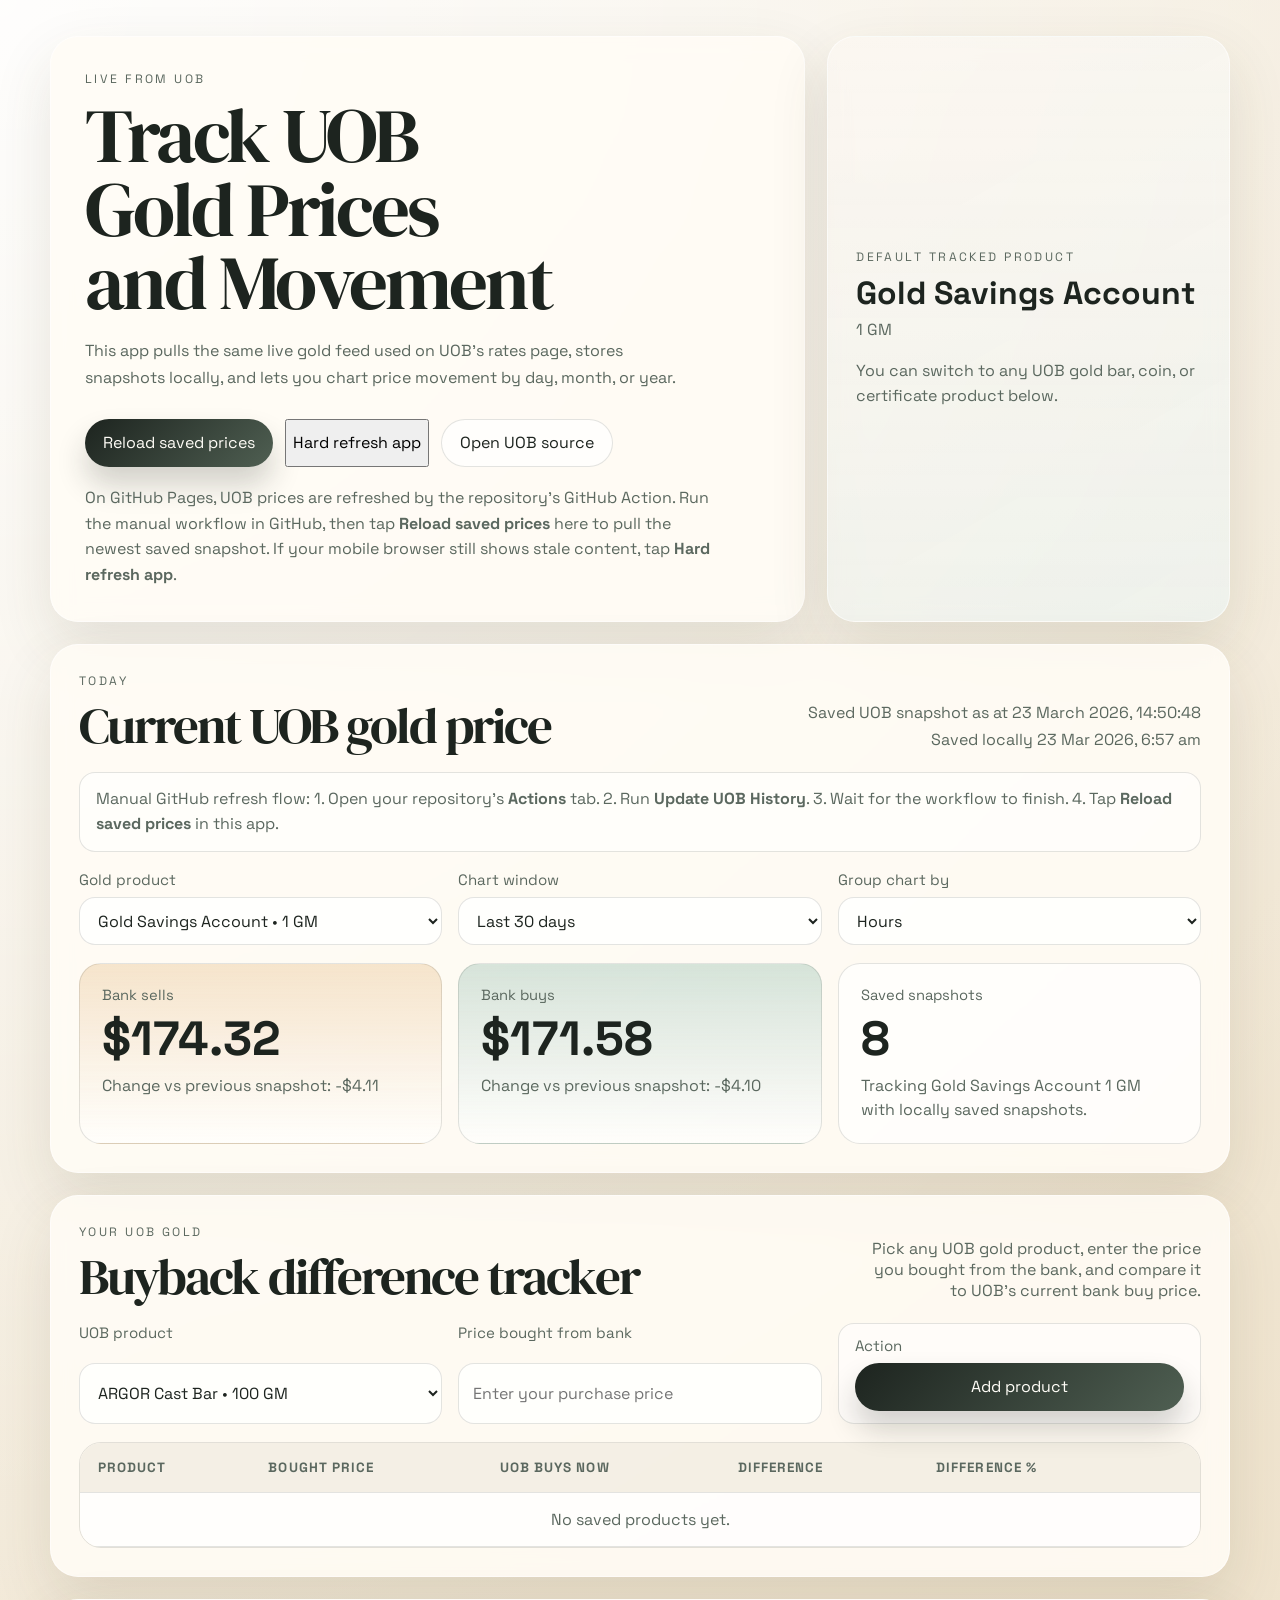
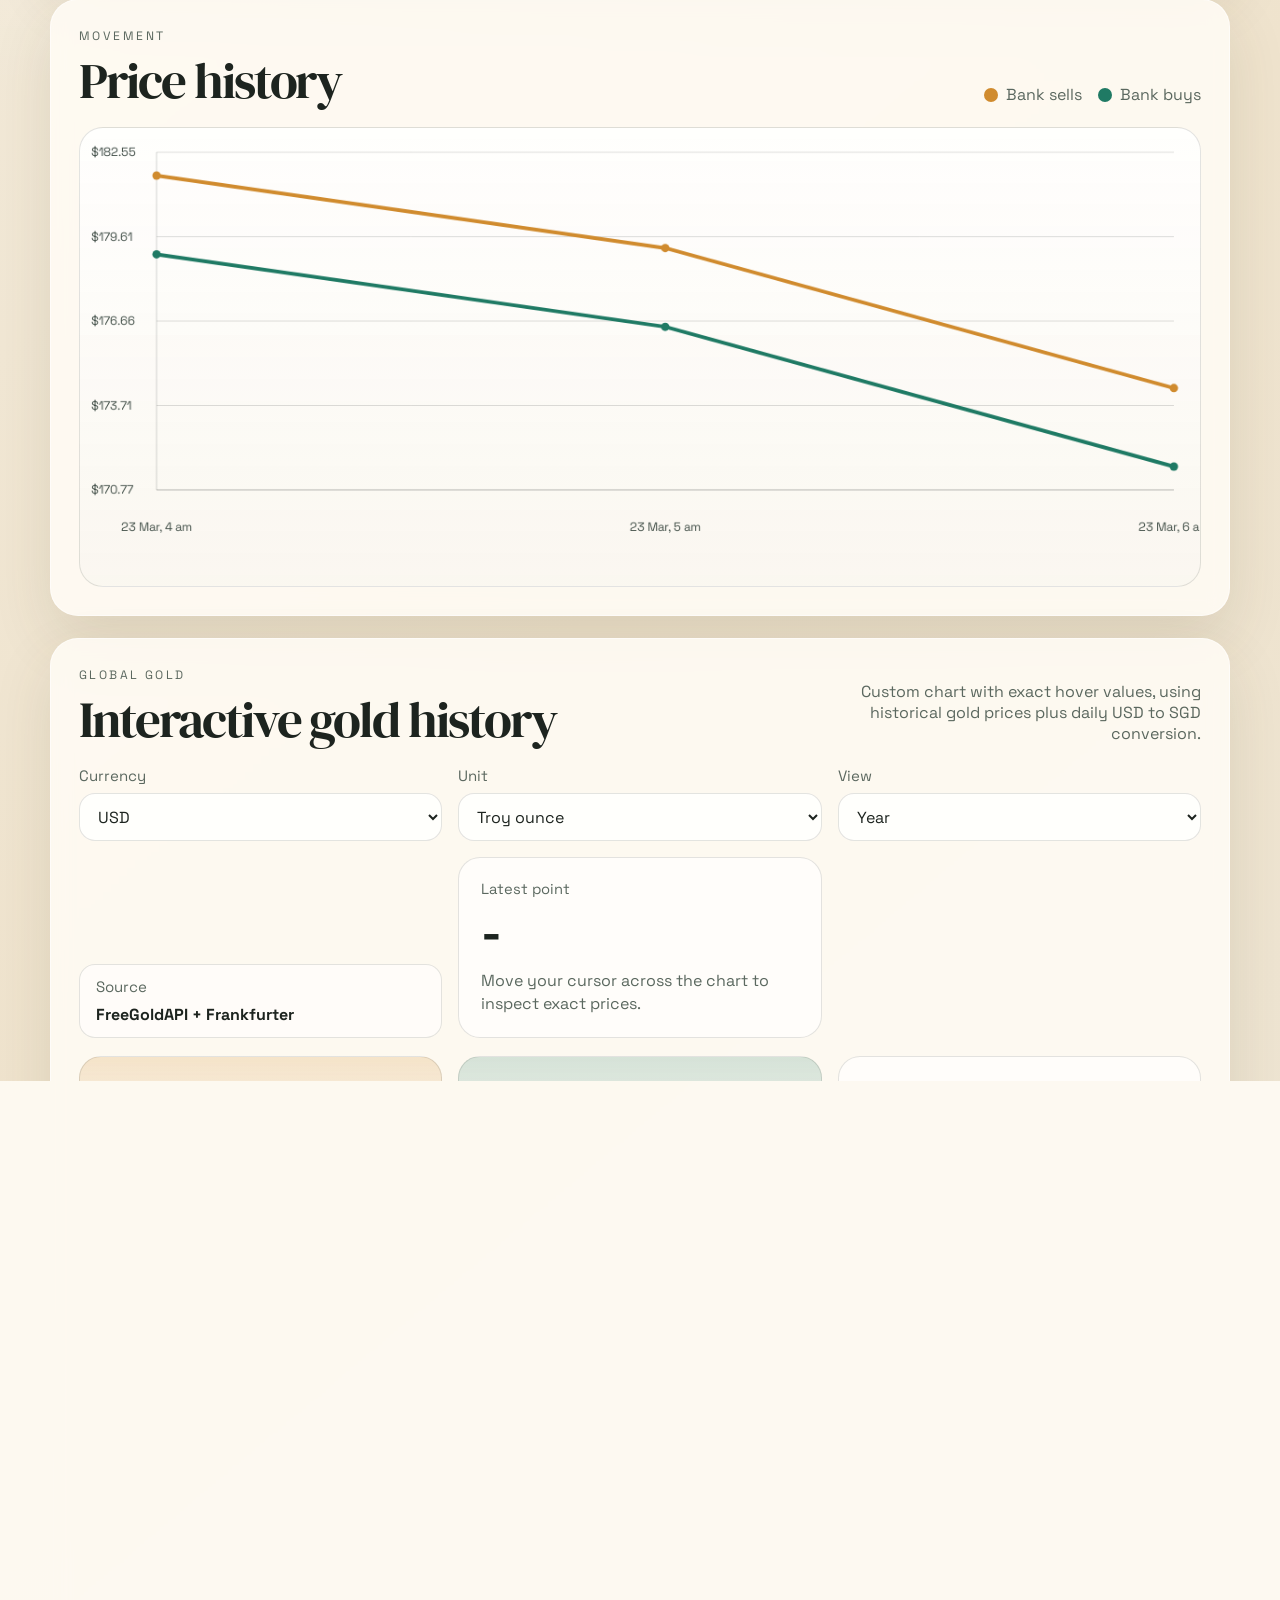
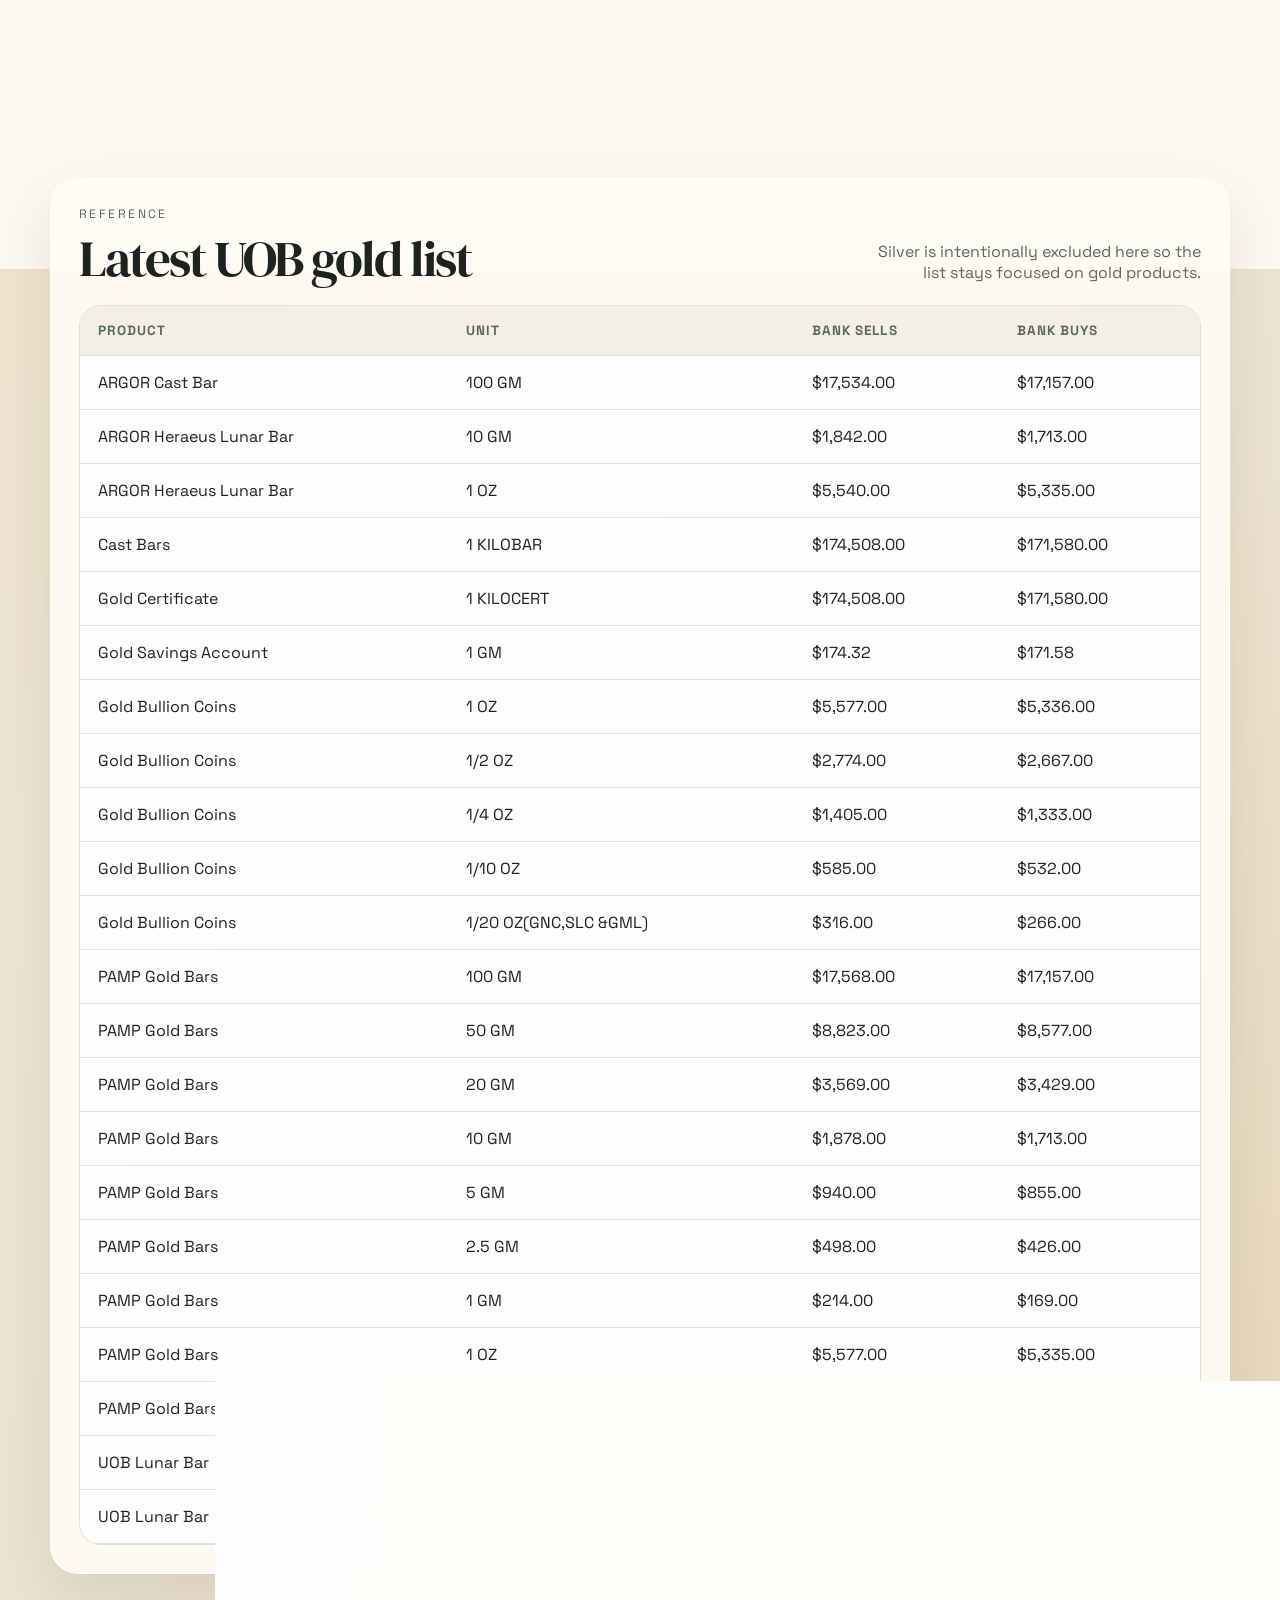
==== index.html @ 31d8af65 "Default UOB chart grouping to hours" ====
<!doctype html>
<html lang="en">
<head>
  <meta charset="utf-8">
  <meta name="viewport" content="width=device-width, initial-scale=1">
  <title>UOB Gold Tracker</title>
  <link rel="preconnect" href="https://fonts.googleapis.com">
  <link rel="preconnect" href="https://fonts.gstatic.com" crossorigin>
  <link href="https://fonts.googleapis.com/css2?family=Space+Grotesk:wght@400;500;700&family=DM+Serif+Display:ital@0;1&display=swap" rel="stylesheet">
  <link rel="stylesheet" href="styles.css">
</head>
<body>
  <div class="page-shell">
    <header class="hero">
      <div class="hero-copy">
        <p class="eyebrow">Live from UOB</p>
        <h1>Track UOB Gold Prices and Movement</h1>
        <p class="lead">
          This app pulls the same live gold feed used on UOB’s rates page, stores snapshots locally,
          and lets you chart price movement by day, month, or year.
        </p>
        <div class="hero-actions">
          <button id="refreshBtn" class="primary-button" type="button">Reload saved prices</button>
          <button id="hardRefreshBtn" class="ghost-button" type="button">Hard refresh app</button>
          <a class="ghost-link" href="https://www.uobgroup.com/online-rates/gold-and-silver-prices.page" target="_blank" rel="noreferrer">Open UOB source</a>
        </div>
        <p class="hero-helper">
          On GitHub Pages, UOB prices are refreshed by the repository’s GitHub Action. Run the manual workflow in GitHub, then tap
          <strong>Reload saved prices</strong> here to pull the newest saved snapshot. If your mobile browser still shows stale content,
          tap <strong>Hard refresh app</strong>.
        </p>
      </div>
      <div class="hero-card">
        <p class="mini-label">Default tracked product</p>
        <strong>Gold Savings Account</strong>
        <span>1 GM</span>
        <p class="mini-note">You can switch to any UOB gold bar, coin, or certificate product below.</p>
      </div>
    </header>

    <main class="layout">
      <section class="panel spotlight-panel">
        <div class="panel-head">
          <div>
            <p class="section-kicker">Today</p>
            <h2>Current UOB gold price</h2>
          </div>
          <div class="meta-block">
            <span id="uobTimestamp">Waiting for the first fetch…</span>
            <span id="appTimestamp"></span>
          </div>
        </div>

        <div class="panel-note">
          Manual GitHub refresh flow:
          1. Open your repository’s <strong>Actions</strong> tab.
          2. Run <strong>Update UOB History</strong>.
          3. Wait for the workflow to finish.
          4. Tap <strong>Reload saved prices</strong> in this app.
        </div>

        <div class="controls-grid">
          <label class="control">
            <span>Gold product</span>
            <select id="productSelect"></select>
          </label>
          <label class="control">
            <span>Chart window</span>
            <select id="rangeSelect">
              <option value="30">Last 30 days</option>
              <option value="90">Last 90 days</option>
              <option value="365">Last 12 months</option>
              <option value="all">All saved history</option>
            </select>
          </label>
          <label class="control">
            <span>Group chart by</span>
            <select id="granularitySelect">
              <option value="hour" selected>Hours</option>
              <option value="day">Days</option>
              <option value="month">Months</option>
              <option value="year">Years</option>
            </select>
          </label>
        </div>

        <div class="price-grid">
          <article class="price-card sell">
            <span class="price-label">Bank sells</span>
            <strong id="bankSellValue">-</strong>
            <span id="sellDelta" class="delta-text">Need at least two snapshots to show movement.</span>
          </article>
          <article class="price-card buy">
            <span class="price-label">Bank buys</span>
            <strong id="bankBuyValue">-</strong>
            <span id="buyDelta" class="delta-text">Snapshots are stored locally in this app.</span>
          </article>
          <article class="price-card history">
            <span class="price-label">Saved snapshots</span>
            <strong id="snapshotCount">0</strong>
            <span id="historyNote" class="delta-text">Refresh regularly to build a richer chart.</span>
          </article>
        </div>
      </section>

      <section class="panel holdings-panel">
        <div class="panel-head">
          <div>
            <p class="section-kicker">Your UOB Gold</p>
            <h2>Buyback difference tracker</h2>
          </div>
          <p class="table-note">Pick any UOB gold product, enter the price you bought from the bank, and compare it to UOB’s current bank buy price.</p>
        </div>

        <div class="controls-grid holdings-controls">
          <label class="control">
            <span>UOB product</span>
            <select id="holdingProductSelect"></select>
          </label>
          <label class="control">
            <span>Price bought from bank</span>
            <input id="holdingBoughtPriceInput" type="number" min="0" step="0.01" placeholder="Enter your purchase price">
          </label>
          <div class="control tracker-note">
            <span>Action</span>
            <button id="addHoldingBtn" class="primary-button" type="button">Add product</button>
          </div>
        </div>

        <div class="table-wrap">
          <table>
            <thead>
              <tr>
                <th>Product</th>
                <th>Bought price</th>
                <th>UOB buys now</th>
                <th>Difference</th>
                <th>Difference %</th>
                <th></th>
              </tr>
            </thead>
            <tbody id="holdingsTableBody">
              <tr class="empty-row">
                <td colspan="6">No saved products yet.</td>
              </tr>
            </tbody>
          </table>
        </div>
      </section>

      <section class="panel chart-panel">
        <div class="panel-head">
          <div>
            <p class="section-kicker">Movement</p>
            <h2>Price history</h2>
          </div>
          <div class="legend">
            <span><i class="legend-swatch sell"></i>Bank sells</span>
            <span><i class="legend-swatch buy"></i>Bank buys</span>
          </div>
        </div>
        <div class="chart-wrap">
          <canvas id="historyChart" width="1200" height="460"></canvas>
          <div id="chartEmpty" class="chart-empty">
            Save a few live snapshots and the chart will start showing movement here.
          </div>
        </div>
      </section>

      <section class="panel history-two-year-panel">
        <div class="panel-head">
          <div>
            <p class="section-kicker">Global Gold</p>
            <h2>Interactive gold history</h2>
          </div>
          <p class="table-note">Custom chart with exact hover values, using historical gold prices plus daily USD to SGD conversion.</p>
        </div>

        <div class="controls-grid secondary-controls">
          <label class="control">
            <span>Currency</span>
            <select id="globalGoldCurrencySelect">
              <option value="USD" selected>USD</option>
              <option value="SGD">SGD</option>
            </select>
          </label>
          <label class="control">
            <span>Unit</span>
            <select id="globalGoldUnitSelect">
              <option value="ozt" selected>Troy ounce</option>
              <option value="gram">Gram</option>
              <option value="kg">Kilogram</option>
            </select>
          </label>
          <label class="control">
            <span>View</span>
            <select id="globalGoldViewSelect">
              <option value="day">Day</option>
              <option value="month">Month</option>
              <option value="year" selected>Year</option>
            </select>
          </label>
          <div class="control tracker-note">
            <span>Source</span>
            <strong>FreeGoldAPI + Frankfurter</strong>
          </div>
          <article class="price-card history compact-card">
            <span class="price-label">Latest point</span>
            <strong id="globalGoldLatestValue">-</strong>
            <span id="globalGoldNote" class="delta-text">Move your cursor across the chart to inspect exact prices.</span>
          </article>
        </div>

        <div class="price-grid secondary-price-grid">
          <article class="price-card sell">
            <span class="price-label">Start of selected view</span>
            <strong id="globalGoldStartValue">-</strong>
            <span id="globalGoldStartDate" class="delta-text">-</span>
          </article>
          <article class="price-card buy">
            <span class="price-label">Change over selected view</span>
            <strong id="globalGoldChangeValue">-</strong>
            <span id="globalGoldChangeDate" class="delta-text">-</span>
          </article>
          <article class="price-card history">
            <span class="price-label">Points plotted</span>
            <strong id="globalGoldPointCount">0</strong>
            <span id="globalGoldUpdatedAt" class="delta-text">Waiting for history data.</span>
          </article>
        </div>

        <div class="chart-wrap goldprice-widget-wrap">
          <div class="custom-chart-shell" id="globalGoldChartShell">
            <canvas id="globalGoldChart" width="1200" height="460"></canvas>
            <div id="globalGoldTooltip" class="chart-tooltip chart-tooltip-hidden"></div>
          </div>
          <div id="globalGoldEmpty" class="chart-empty">Loading global gold history…</div>
        </div>
      </section>

      <section class="panel table-panel">
        <div class="panel-head">
          <div>
            <p class="section-kicker">Reference</p>
            <h2>Latest UOB gold list</h2>
          </div>
          <p class="table-note">Silver is intentionally excluded here so the list stays focused on gold products.</p>
        </div>
        <div class="table-wrap">
          <table>
            <thead>
              <tr>
                <th>Product</th>
                <th>Unit</th>
                <th>Bank sells</th>
                <th>Bank buys</th>
              </tr>
            </thead>
            <tbody id="latestTableBody">
              <tr class="empty-row">
                <td colspan="4">No UOB data loaded yet.</td>
              </tr>
            </tbody>
          </table>
        </div>
      </section>
    </main>
  </div>

  <script src="app.js"></script>
</body>
</html>
---- styles.css ----
:root {
  --bg: #f4efe5;
  --bg-strong: #e7dbc6;
  --panel: rgba(255, 252, 245, 0.88);
  --text: #1d241f;
  --muted: #5b685f;
  --line: rgba(29, 36, 31, 0.12);
  --gold: #d08b2e;
  --gold-soft: rgba(208, 139, 46, 0.14);
  --green: #1f7a64;
  --green-soft: rgba(31, 122, 100, 0.14);
  --shadow: 0 24px 60px rgba(77, 62, 29, 0.12);
}

* {
  box-sizing: border-box;
}

body {
  margin: 0;
  min-height: 100vh;
  font-family: "Space Grotesk", sans-serif;
  color: var(--text);
  background:
    radial-gradient(circle at top left, rgba(255, 255, 255, 0.9), transparent 34%),
    radial-gradient(circle at bottom right, rgba(208, 139, 46, 0.18), transparent 28%),
    linear-gradient(140deg, #f6f1e6 0%, #efe3cd 46%, #ece7db 100%);
}

button,
input,
select,
a {
  font: inherit;
}

.page-shell {
  width: min(1180px, calc(100% - 32px));
  margin: 0 auto;
  padding: 36px 0 56px;
}

.hero {
  display: grid;
  grid-template-columns: minmax(0, 1.5fr) minmax(280px, 0.8fr);
  gap: 22px;
  align-items: stretch;
  margin-bottom: 22px;
}

.hero-copy,
.hero-card,
.panel {
  background: var(--panel);
  backdrop-filter: blur(10px);
  border: 1px solid rgba(255, 255, 255, 0.55);
  border-radius: 28px;
  box-shadow: var(--shadow);
}

.hero-copy {
  padding: 34px;
}

.eyebrow,
.section-kicker,
.mini-label {
  margin: 0 0 12px;
  text-transform: uppercase;
  letter-spacing: 0.2em;
  font-size: 0.76rem;
  color: var(--muted);
}

.hero h1,
.panel h2 {
  margin: 0;
  font-family: "DM Serif Display", serif;
  font-weight: 400;
  line-height: 0.96;
  letter-spacing: -0.04em;
}

.hero h1 {
  font-size: clamp(2.8rem, 6vw, 5.4rem);
  max-width: 12ch;
}

.lead {
  max-width: 62ch;
  margin: 18px 0 0;
  color: var(--muted);
  line-height: 1.65;
}

.hero-helper {
  margin: 18px 0 0;
  color: var(--muted);
  line-height: 1.6;
  max-width: 64ch;
}

.hero-actions {
  display: flex;
  flex-wrap: wrap;
  gap: 12px;
  margin-top: 28px;
}

.primary-button,
.ghost-link {
  display: inline-flex;
  align-items: center;
  justify-content: center;
  min-height: 48px;
  padding: 0 18px;
  border-radius: 999px;
  text-decoration: none;
  transition: transform 160ms ease, box-shadow 160ms ease, background 160ms ease;
}

.primary-button {
  border: 0;
  background: linear-gradient(135deg, #1d241f 0%, #4f5f52 100%);
  color: #fffdf7;
  box-shadow: 0 18px 30px rgba(29, 36, 31, 0.2);
  cursor: pointer;
}

.primary-button:disabled {
  opacity: 0.7;
  cursor: progress;
}

.ghost-link {
  border: 1px solid var(--line);
  color: var(--text);
  background: rgba(255, 255, 255, 0.62);
}

.primary-button:hover,
.ghost-link:hover {
  transform: translateY(-1px);
}

.hero-card {
  padding: 28px;
  display: flex;
  flex-direction: column;
  justify-content: center;
  background:
    linear-gradient(180deg, rgba(255, 255, 255, 0.72), rgba(255, 255, 255, 0.62)),
    linear-gradient(150deg, rgba(208, 139, 46, 0.18), rgba(31, 122, 100, 0.16));
}

.hero-card strong {
  font-size: 2rem;
  line-height: 1.05;
}

.hero-card span {
  margin-top: 8px;
  color: var(--muted);
}

.mini-note {
  margin: 18px 0 0;
  color: var(--muted);
  line-height: 1.6;
}

.layout {
  display: grid;
  gap: 22px;
}

.panel {
  padding: 28px;
}

.panel-head {
  display: flex;
  justify-content: space-between;
  align-items: end;
  gap: 18px;
  margin-bottom: 22px;
}

.panel h2 {
  font-size: clamp(2rem, 4vw, 3.2rem);
}

.meta-block {
  display: grid;
  gap: 6px;
  text-align: right;
  color: var(--muted);
}

.panel-note {
  margin-bottom: 18px;
  padding: 14px 16px;
  border-radius: 16px;
  border: 1px solid var(--line);
  background: rgba(255, 255, 255, 0.58);
  color: var(--muted);
  line-height: 1.55;
}

.controls-grid,
.price-grid {
  display: grid;
  gap: 16px;
}

.controls-grid {
  grid-template-columns: repeat(3, minmax(0, 1fr));
}

.control {
  display: grid;
  gap: 8px;
  color: var(--muted);
}

.tracker-note {
  align-self: end;
  min-height: 48px;
  padding: 12px 16px;
  border-radius: 16px;
  border: 1px solid var(--line);
  background: rgba(255, 255, 255, 0.6);
}

.tracker-note strong {
  color: var(--text);
  font-size: 1rem;
}

.compact-card strong {
  font-size: clamp(1.5rem, 3vw, 2.1rem);
}

.control span {
  font-size: 0.94rem;
}

select {
  width: 100%;
  min-height: 48px;
  border-radius: 16px;
  border: 1px solid var(--line);
  background: rgba(255, 255, 255, 0.78);
  padding: 0 14px;
  color: var(--text);
}

input[type="number"] {
  width: 100%;
  min-height: 48px;
  border-radius: 16px;
  border: 1px solid var(--line);
  background: rgba(255, 255, 255, 0.78);
  padding: 0 14px;
  color: var(--text);
}

.price-grid {
  grid-template-columns: repeat(3, minmax(0, 1fr));
  margin-top: 18px;
}

.price-card {
  border-radius: 22px;
  padding: 22px;
  border: 1px solid var(--line);
  background: rgba(255, 255, 255, 0.65);
}

.price-card.sell {
  background: linear-gradient(180deg, rgba(208, 139, 46, 0.2), rgba(255, 255, 255, 0.68));
}

.price-card.buy {
  background: linear-gradient(180deg, rgba(31, 122, 100, 0.18), rgba(255, 255, 255, 0.68));
}

.price-label {
  display: block;
  font-size: 0.92rem;
  color: var(--muted);
  margin-bottom: 10px;
}

.price-card strong {
  display: block;
  font-size: clamp(1.8rem, 4vw, 3rem);
  line-height: 1.05;
}

.delta-text {
  display: block;
  margin-top: 10px;
  color: var(--muted);
  line-height: 1.45;
}

.legend {
  display: flex;
  gap: 16px;
  flex-wrap: wrap;
  color: var(--muted);
}

.legend span {
  display: inline-flex;
  align-items: center;
  gap: 8px;
}

.legend-swatch {
  width: 14px;
  height: 14px;
  border-radius: 999px;
  display: inline-block;
}

.legend-swatch.sell {
  background: var(--gold);
}

.legend-swatch.buy {
  background: var(--green);
}

.chart-wrap {
  position: relative;
  overflow: auto;
  border-radius: 24px;
  border: 1px solid var(--line);
  background:
    linear-gradient(180deg, rgba(255, 255, 255, 0.84), rgba(250, 247, 240, 0.92));
  min-height: 460px;
}

.history-two-year-panel .chart-wrap {
  margin-top: 18px;
}

.goldprice-widget-wrap {
  display: block;
  padding: 16px;
}

.custom-chart-shell {
  width: 100%;
  min-height: 460px;
  position: relative;
}

.chart-empty-hidden {
  display: none;
}

.chart-tooltip {
  position: absolute;
  min-width: 150px;
  padding: 10px 12px;
  border-radius: 14px;
  background: rgba(29, 36, 31, 0.92);
  color: #fffdf7;
  box-shadow: 0 16px 32px rgba(29, 36, 31, 0.28);
  pointer-events: none;
  display: grid;
  gap: 4px;
}

.chart-tooltip strong {
  font-size: 1rem;
}

.chart-tooltip span {
  font-size: 0.84rem;
  color: rgba(255, 253, 247, 0.82);
}

.chart-tooltip-hidden {
  display: none;
}

canvas {
  width: 100%;
  height: auto;
  display: block;
}

.chart-empty {
  position: absolute;
  inset: 0;
  display: grid;
  place-items: center;
  padding: 24px;
  text-align: center;
  color: var(--muted);
}

.table-note {
  margin: 0;
  color: var(--muted);
  max-width: 34ch;
  text-align: right;
}

.table-wrap {
  overflow: auto;
  border-radius: 22px;
  border: 1px solid var(--line);
}

.holdings-controls {
  margin-bottom: 18px;
}

.table-action-button {
  min-height: 36px;
  padding: 0 12px;
  border-radius: 999px;
  border: 1px solid var(--line);
  background: rgba(255, 255, 255, 0.7);
  cursor: pointer;
}

.positive-cell {
  color: #1f7a64;
  font-weight: 600;
}

.negative-cell {
  color: #b0502f;
  font-weight: 600;
}

table {
  width: 100%;
  border-collapse: collapse;
  min-width: 680px;
  background: rgba(255, 255, 255, 0.72);
}

th,
td {
  text-align: left;
  padding: 16px 18px;
  border-bottom: 1px solid var(--line);
}

th {
  font-size: 0.84rem;
  letter-spacing: 0.08em;
  text-transform: uppercase;
  color: var(--muted);
  background: rgba(231, 219, 198, 0.44);
}

.empty-row td {
  text-align: center;
  color: var(--muted);
}

@media (max-width: 920px) {
  .hero,
  .controls-grid,
  .price-grid {
    grid-template-columns: 1fr;
  }

  .panel-head {
    align-items: start;
    flex-direction: column;
  }

  .meta-block,
  .table-note {
    text-align: left;
  }
}

@media (max-width: 640px) {
  .page-shell {
    width: min(100% - 20px, 1180px);
    padding-top: 20px;
  }

  .hero-copy,
  .hero-card,
  .panel {
    padding: 22px;
    border-radius: 24px;
  }

  .hero h1 {
    max-width: none;
  }
}
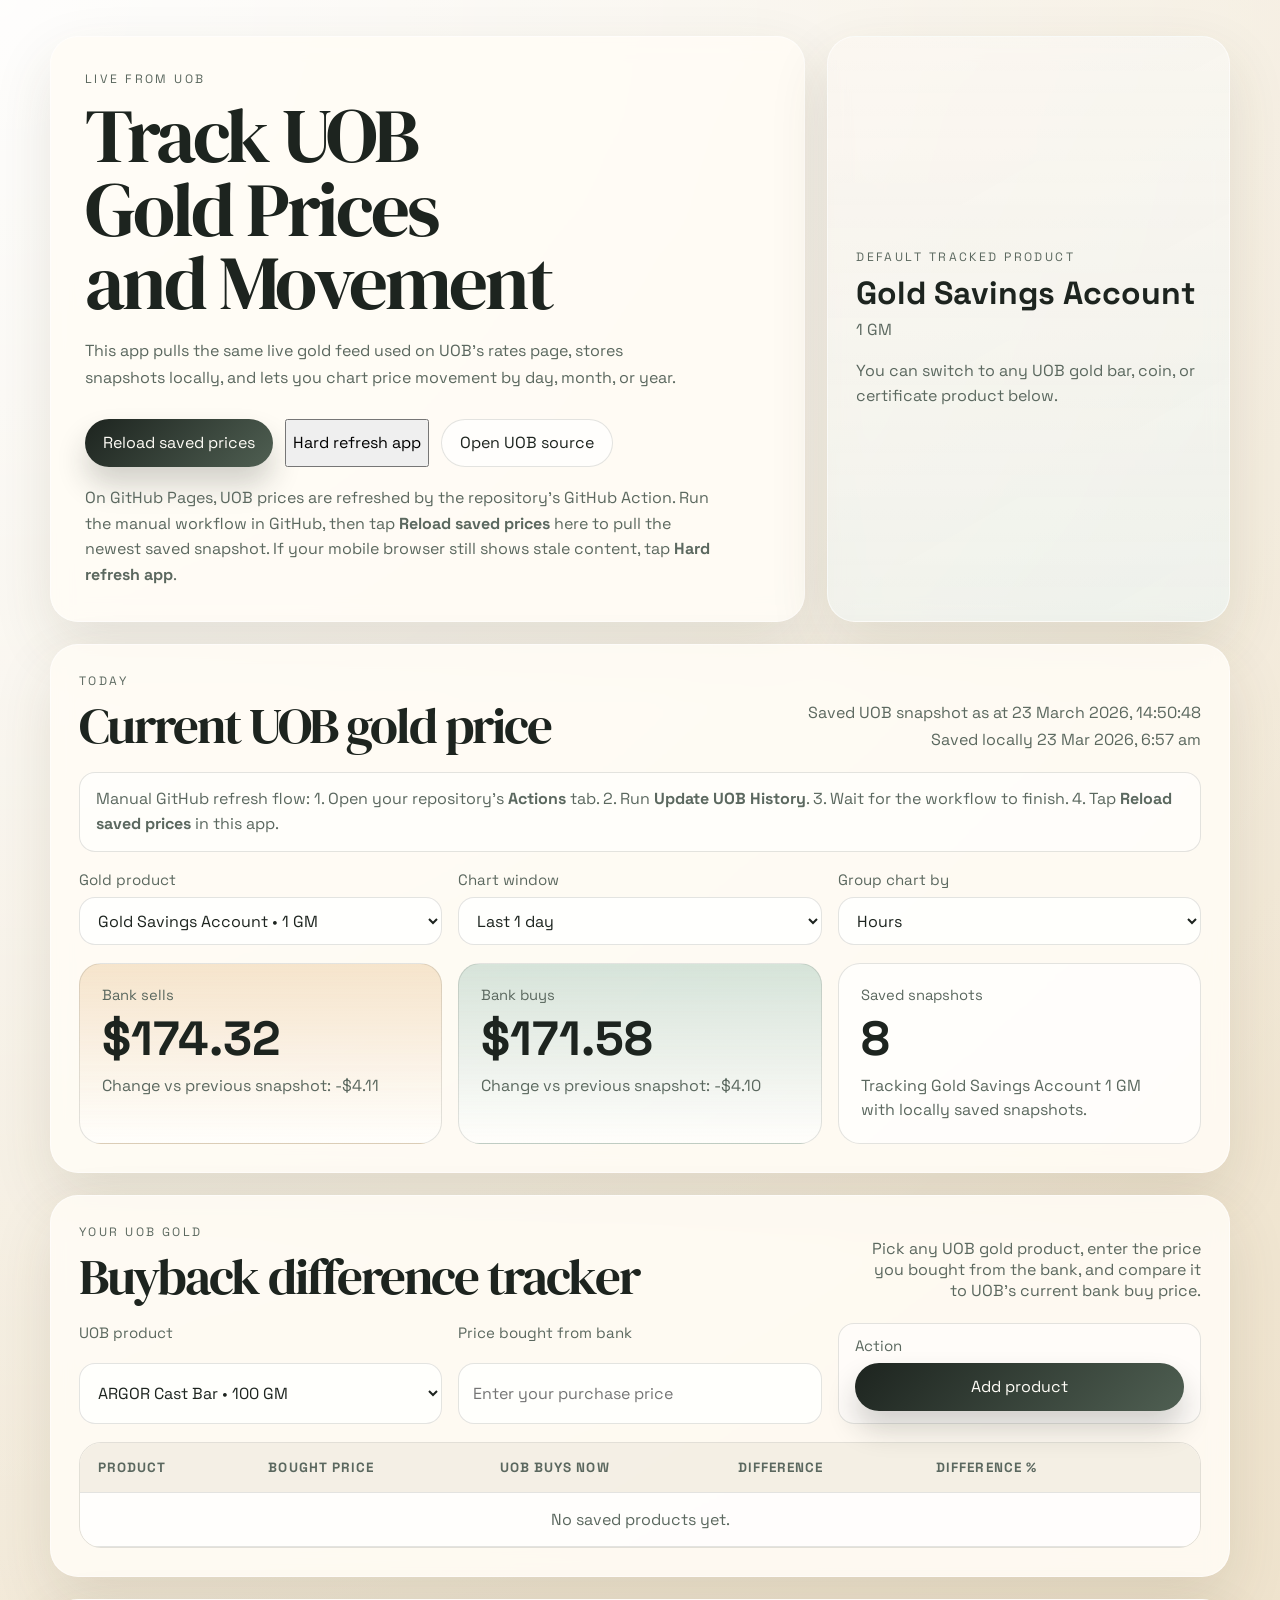
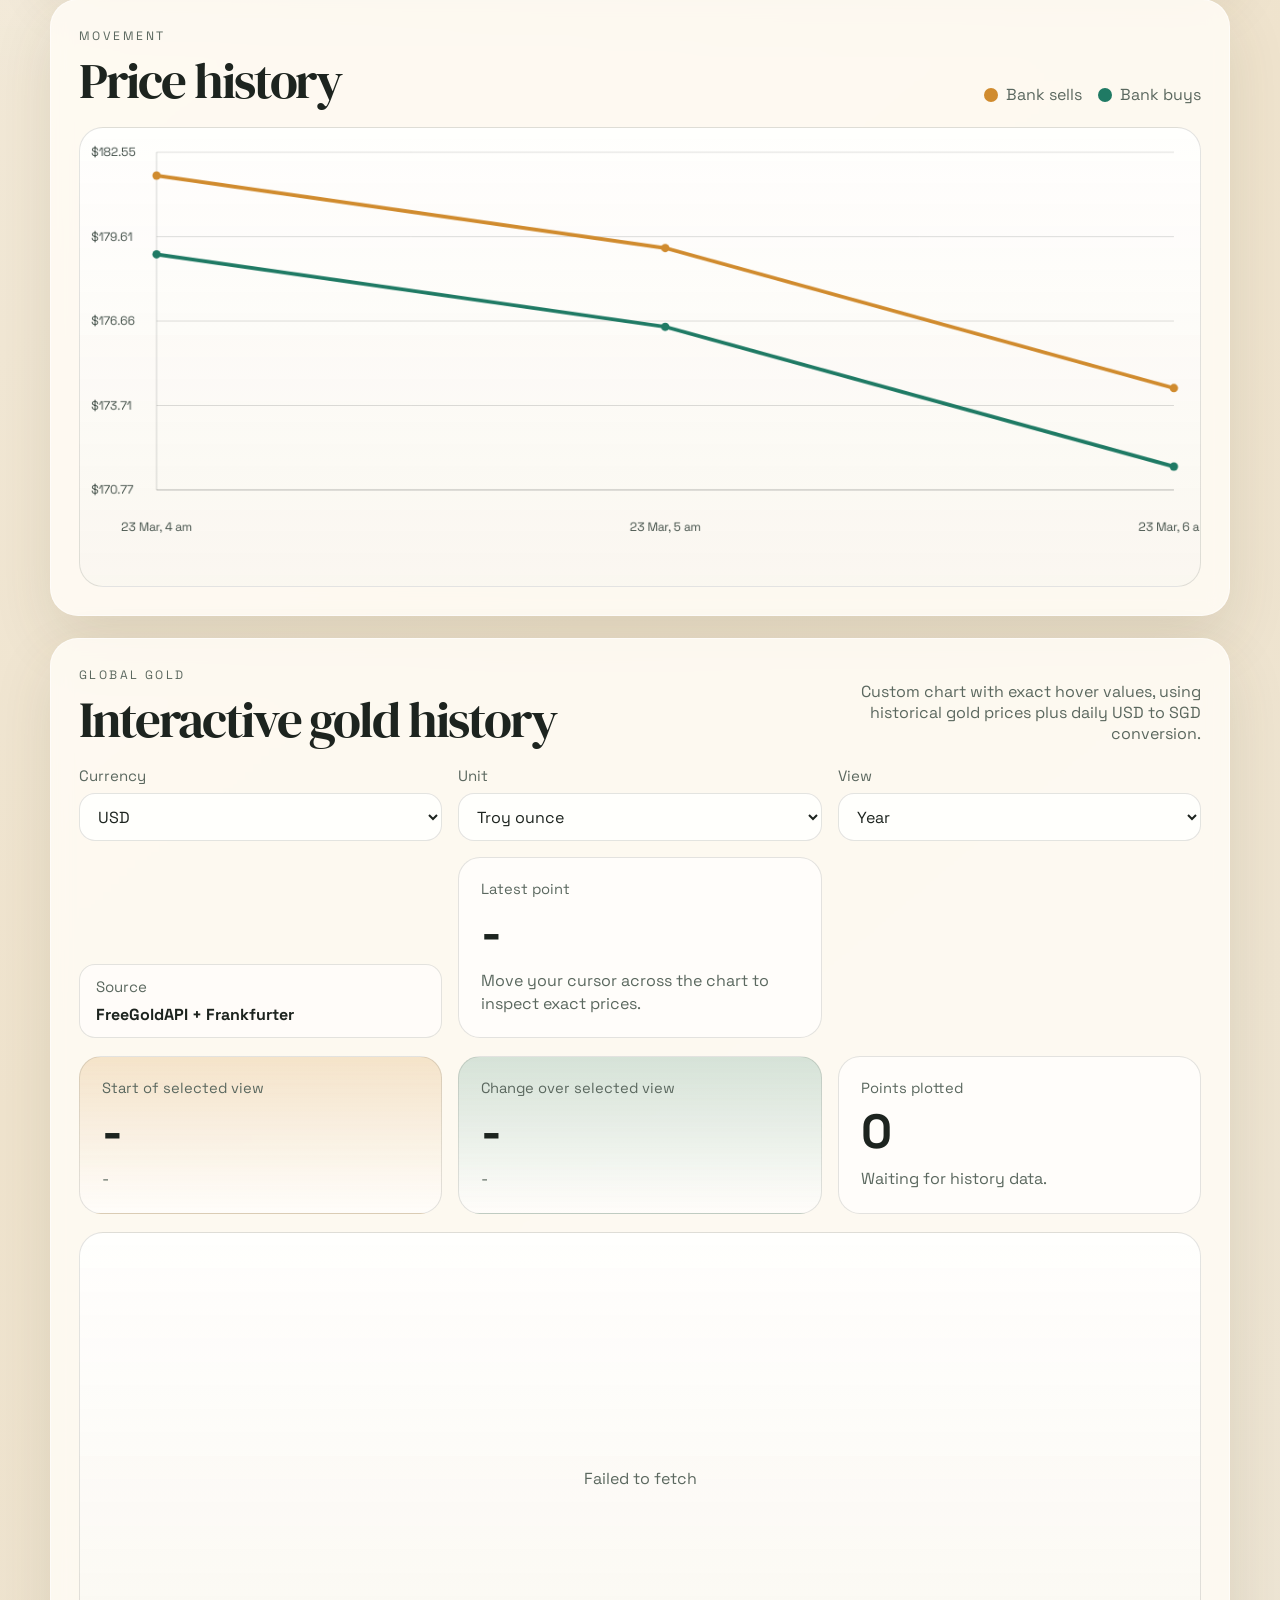
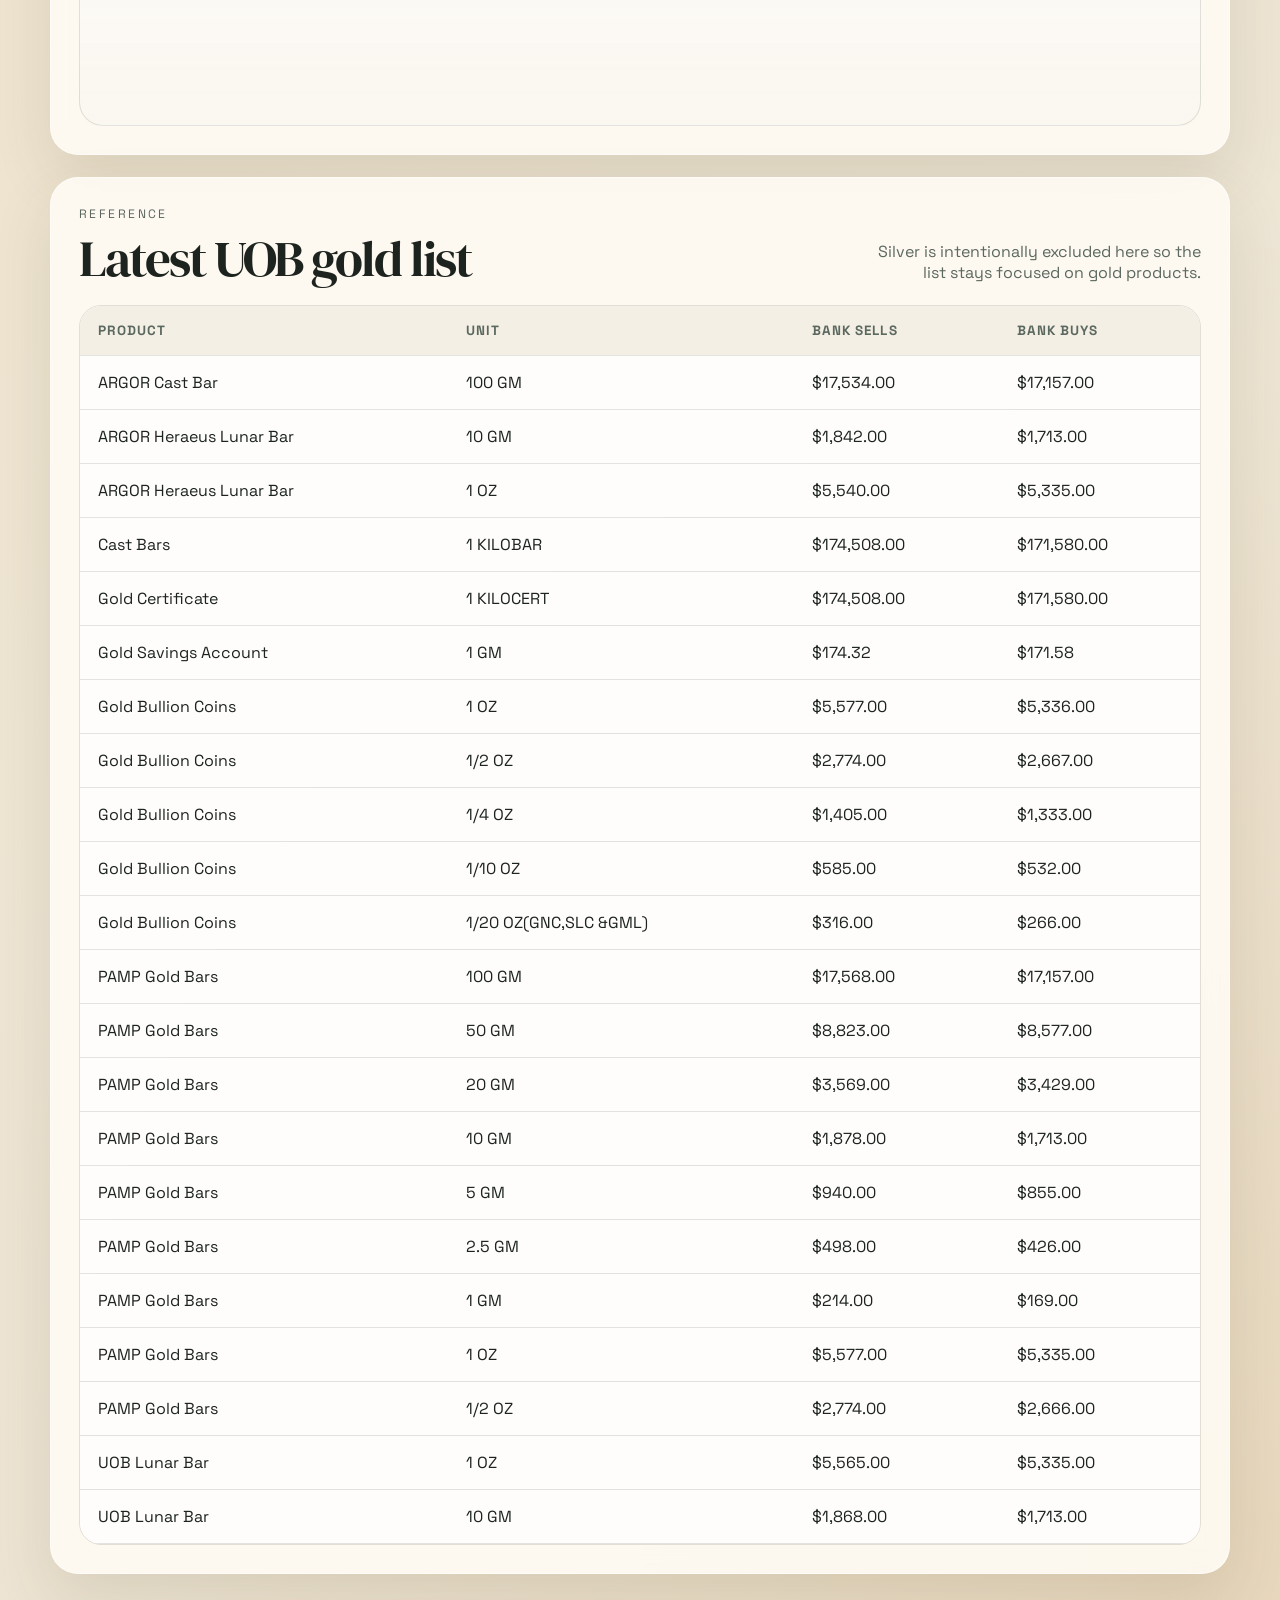
==== commit 460418ec: "Add shorter UOB chart windows" ====
--- a/index.html
+++ b/index.html
@@ -67,6 +67,10 @@
           <label class="control">
             <span>Chart window</span>
             <select id="rangeSelect">
+              <option value="1">Last 1 day</option>
+              <option value="3">Last 3 days</option>
+              <option value="10">Last 10 days</option>
+              <option value="15">Last 15 days</option>
               <option value="30">Last 30 days</option>
               <option value="90">Last 90 days</option>
               <option value="365">Last 12 months</option>
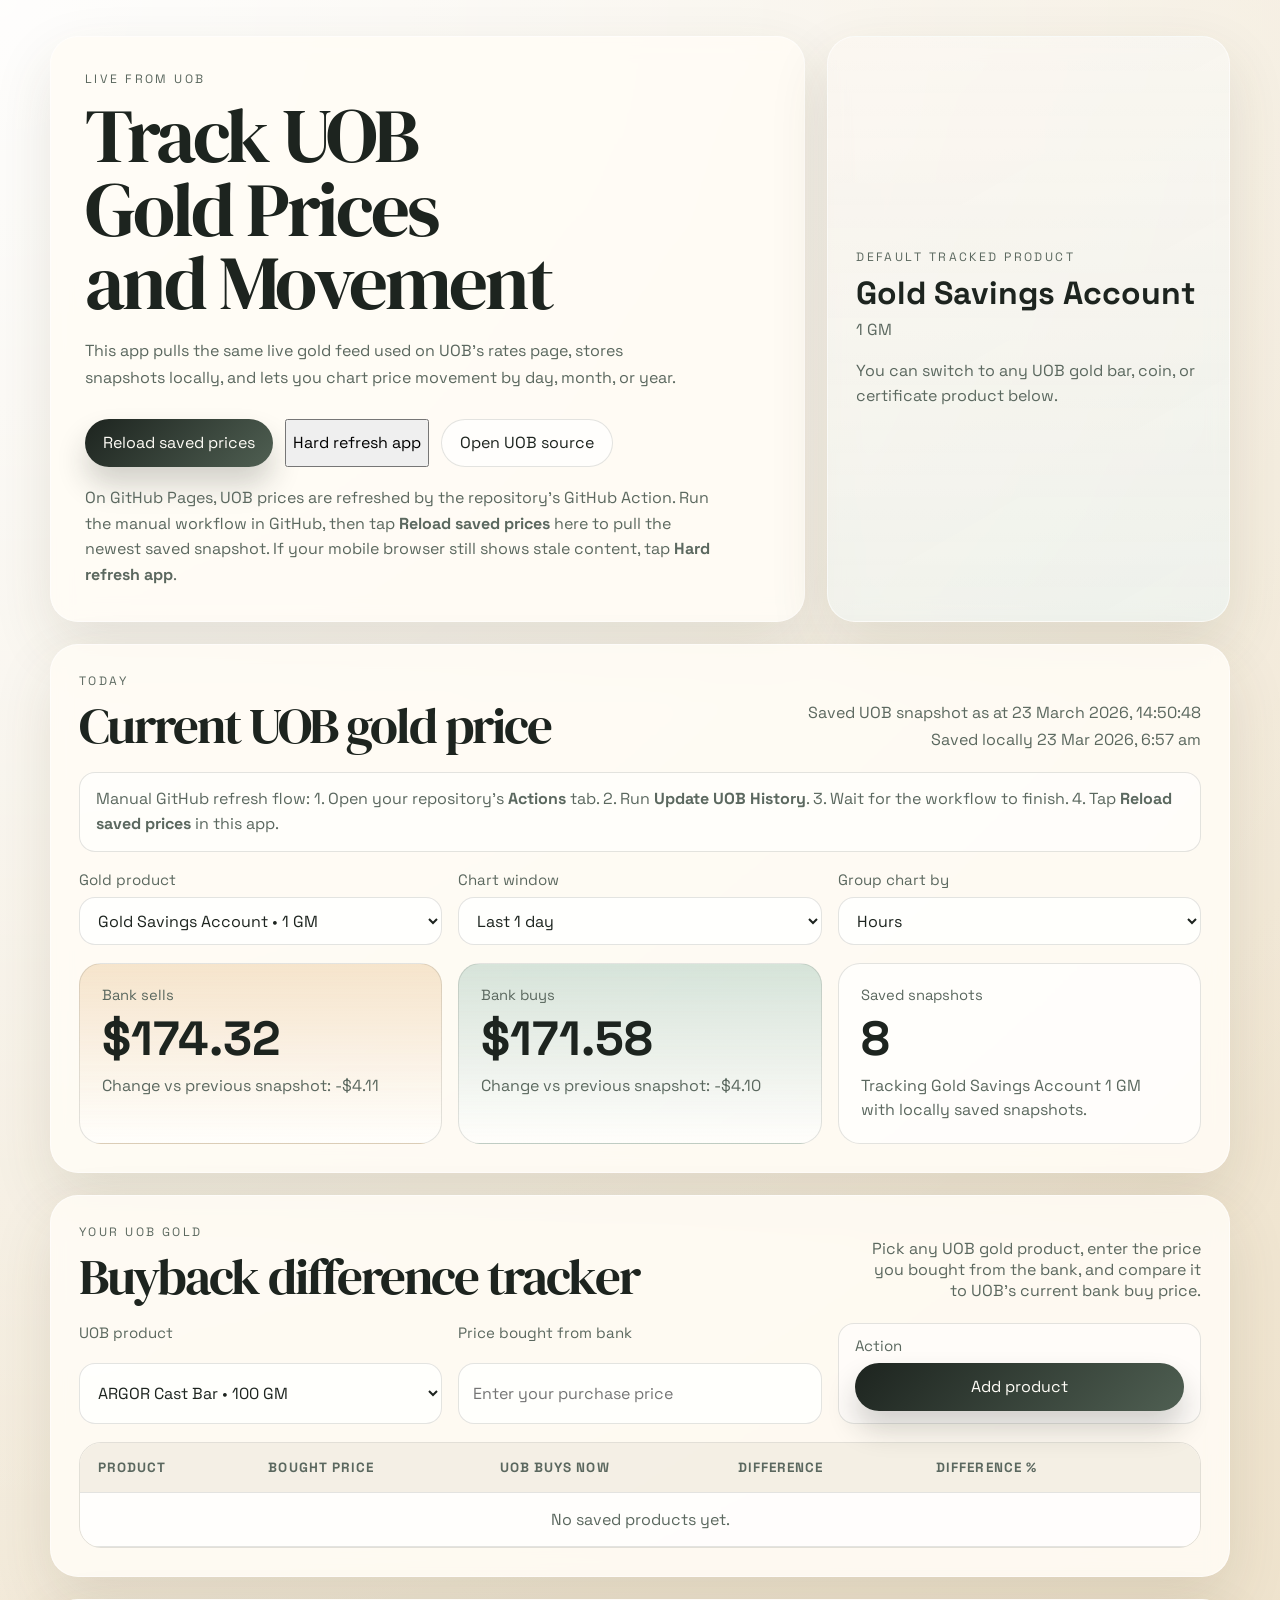
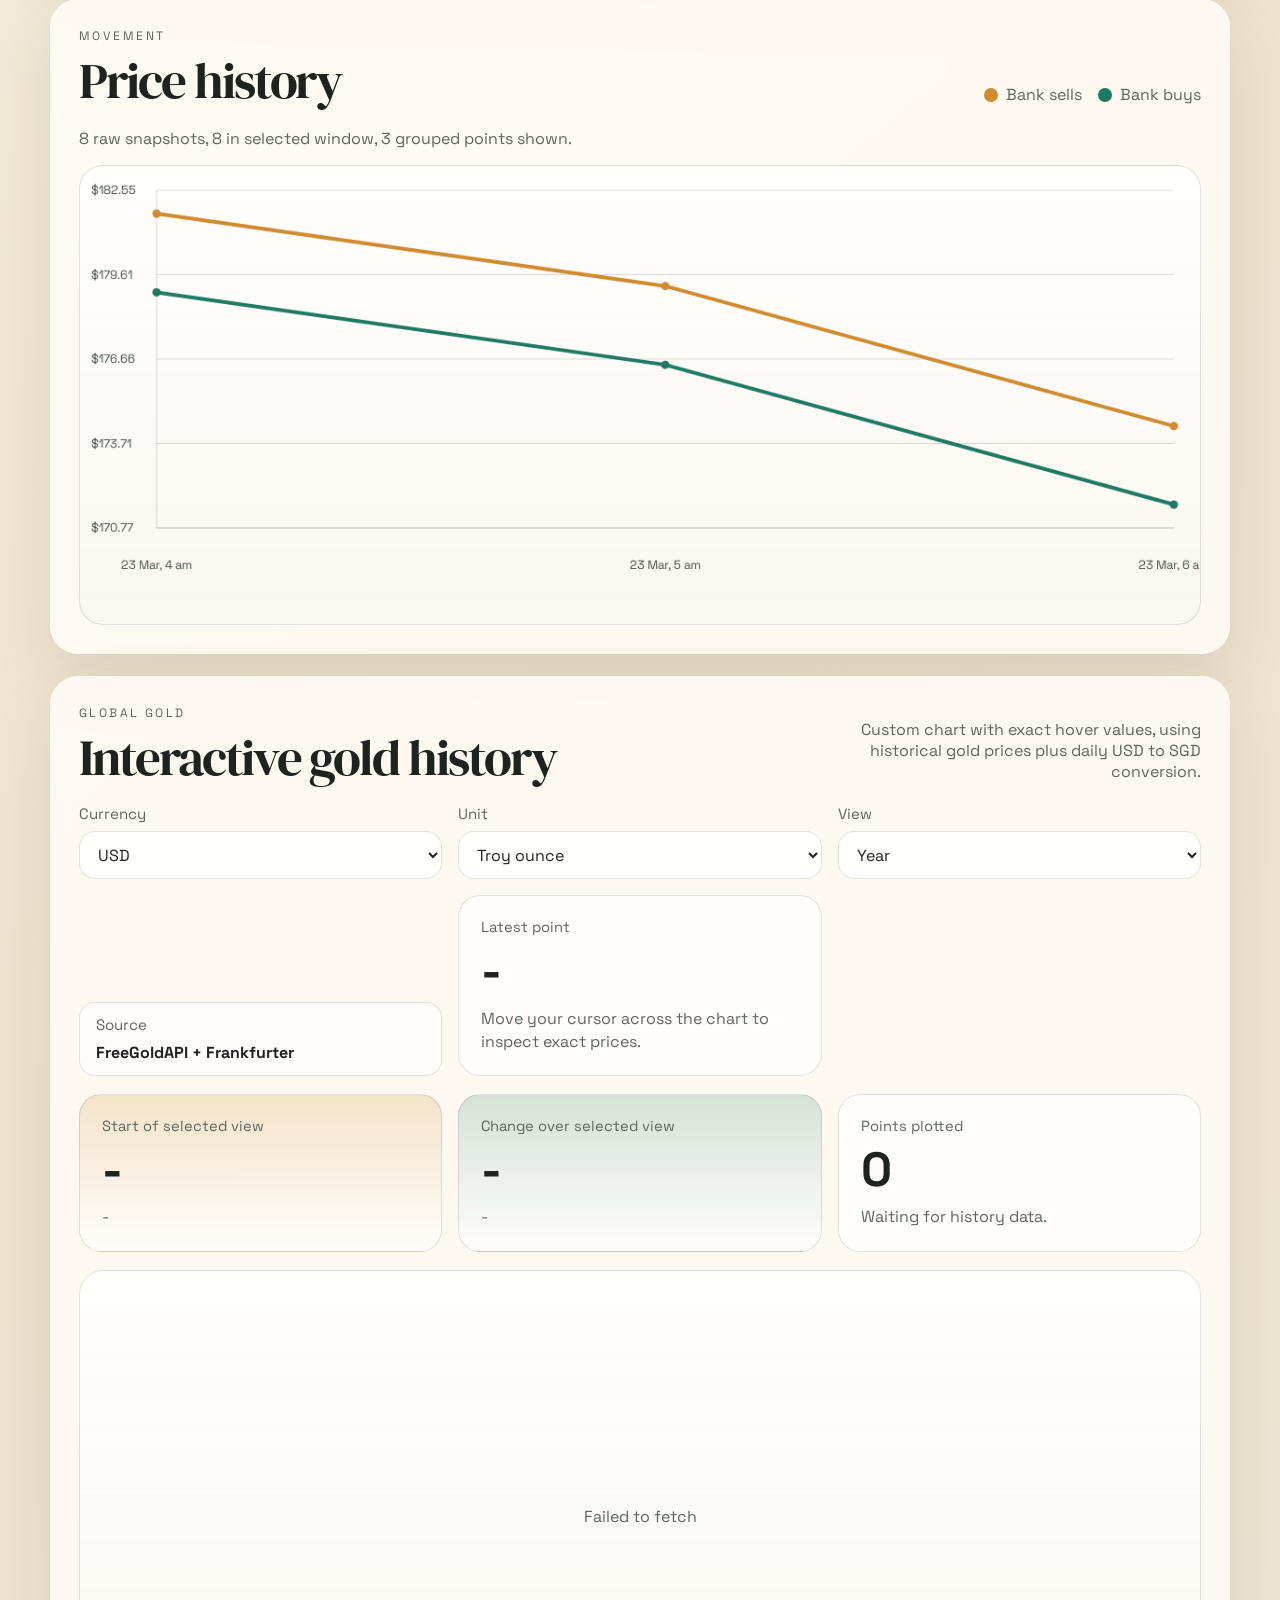
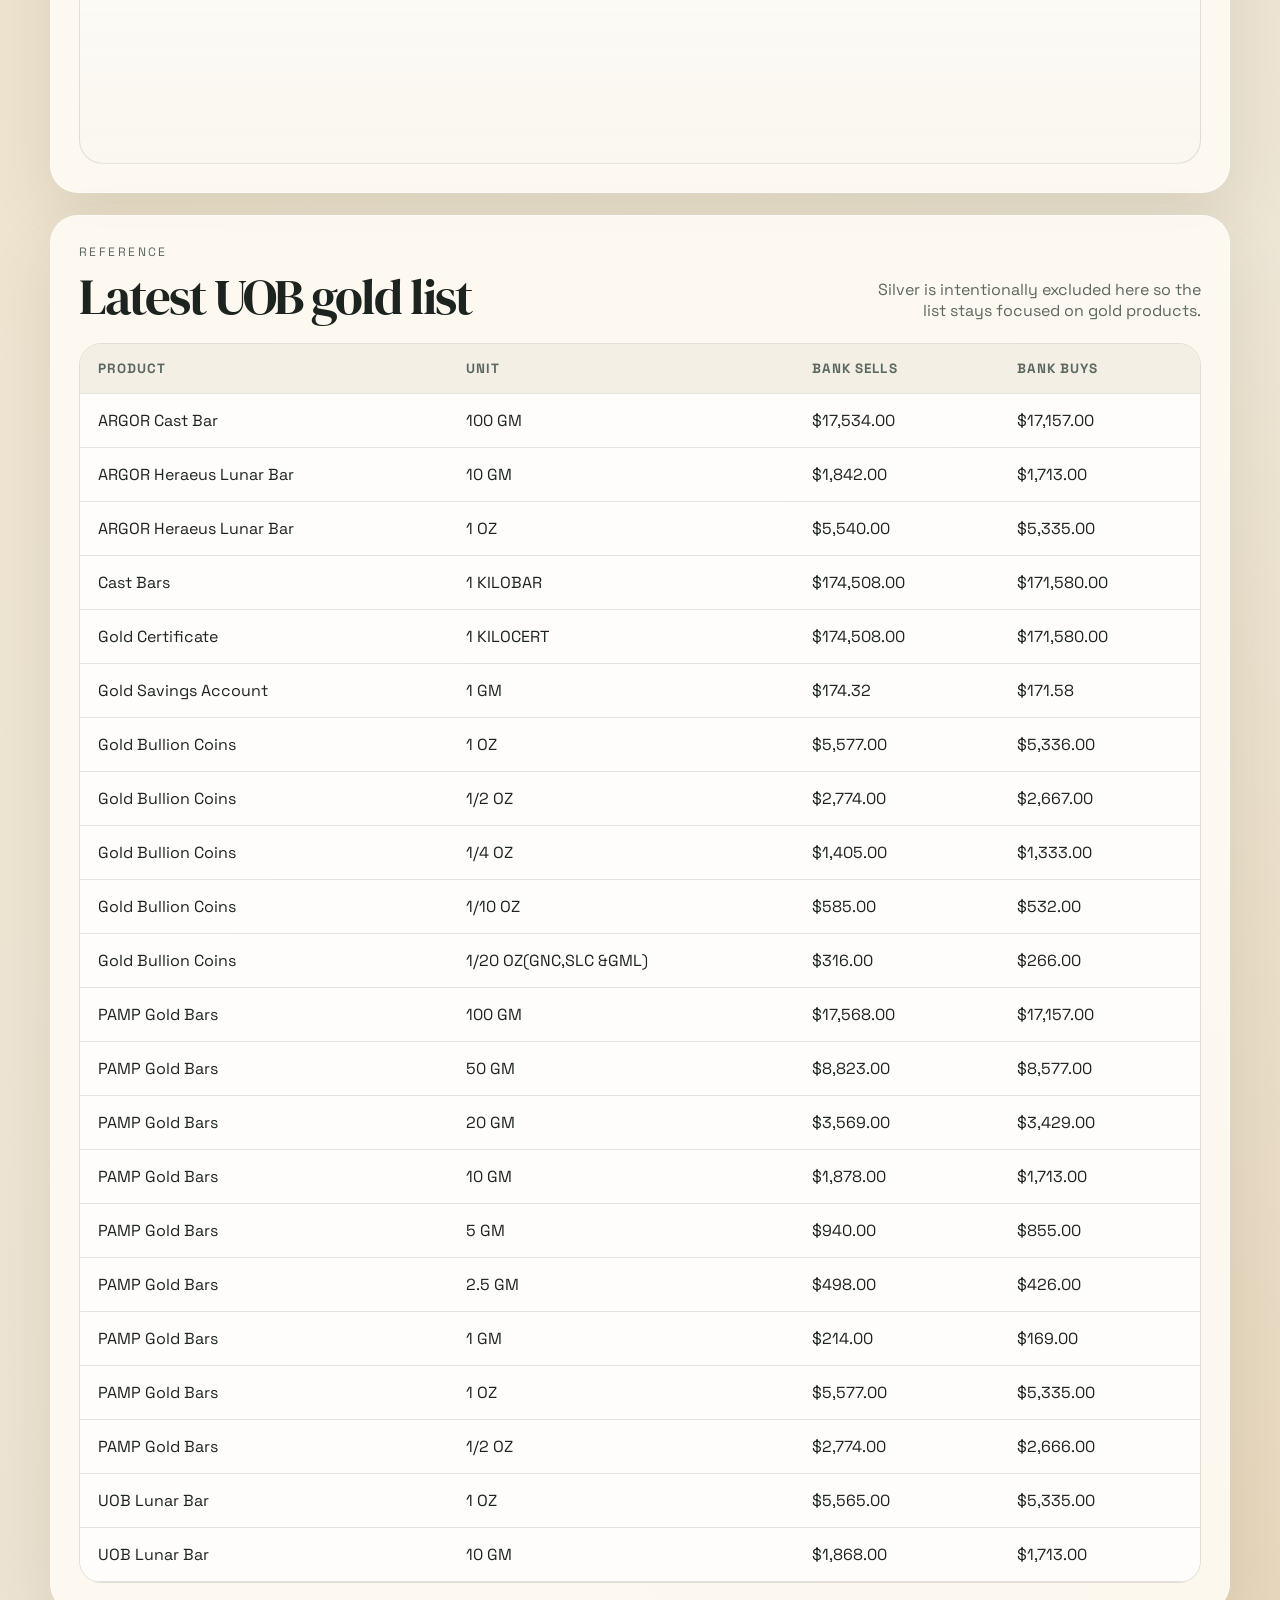
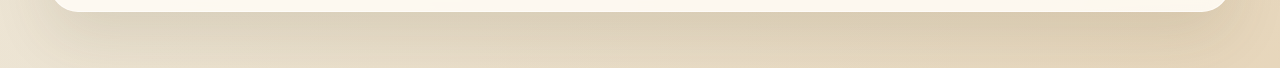
==== commit 18a0a1ff: "Add UOB chart status details" ====
--- a/index.html
+++ b/index.html
@@ -163,6 +163,7 @@
             <span><i class="legend-swatch buy"></i>Bank buys</span>
           </div>
         </div>
+        <p id="chartStatus" class="chart-status">Waiting for saved UOB snapshots…</p>
         <div class="chart-wrap">
           <canvas id="historyChart" width="1200" height="460"></canvas>
           <div id="chartEmpty" class="chart-empty">
--- a/styles.css
+++ b/styles.css
@@ -318,6 +318,12 @@
   gap: 8px;
 }
 
+.chart-status {
+  margin: 0 0 14px;
+  color: var(--muted);
+  line-height: 1.5;
+}
+
 .legend-swatch {
   width: 14px;
   height: 14px;
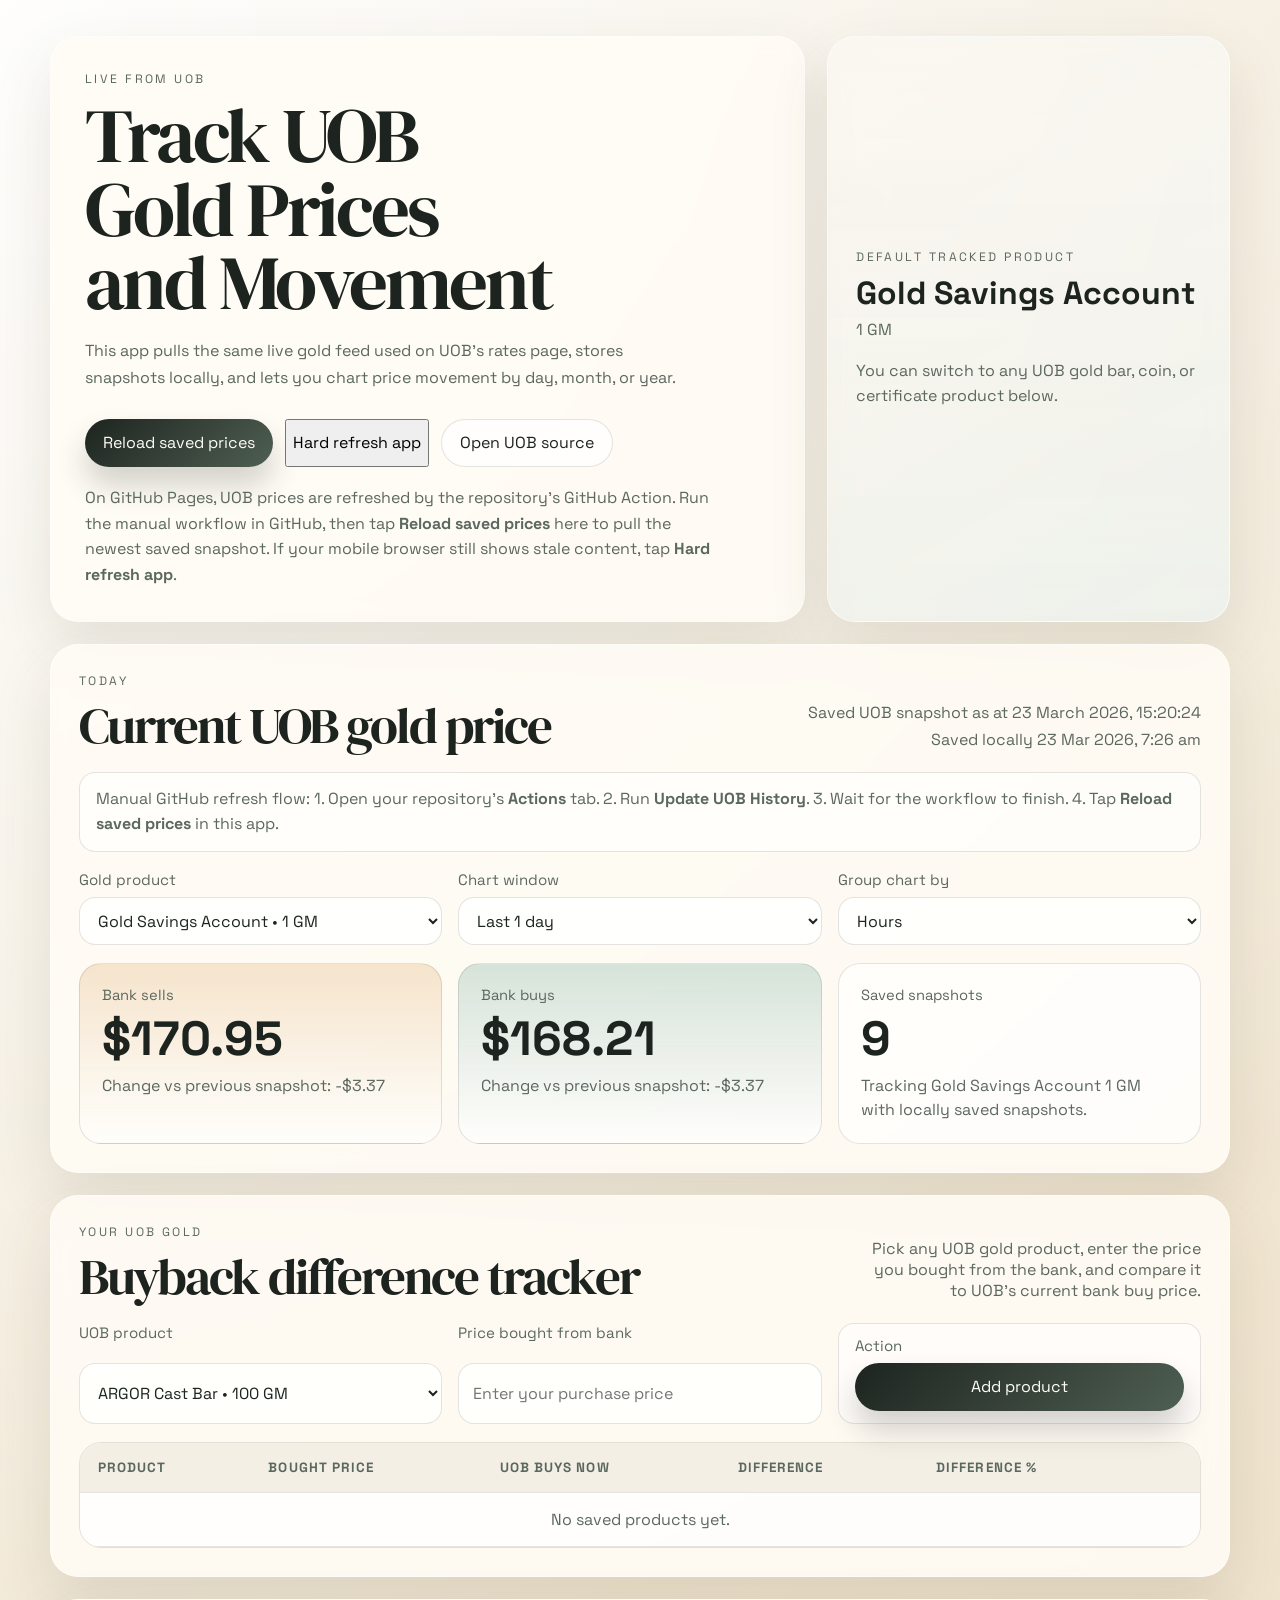
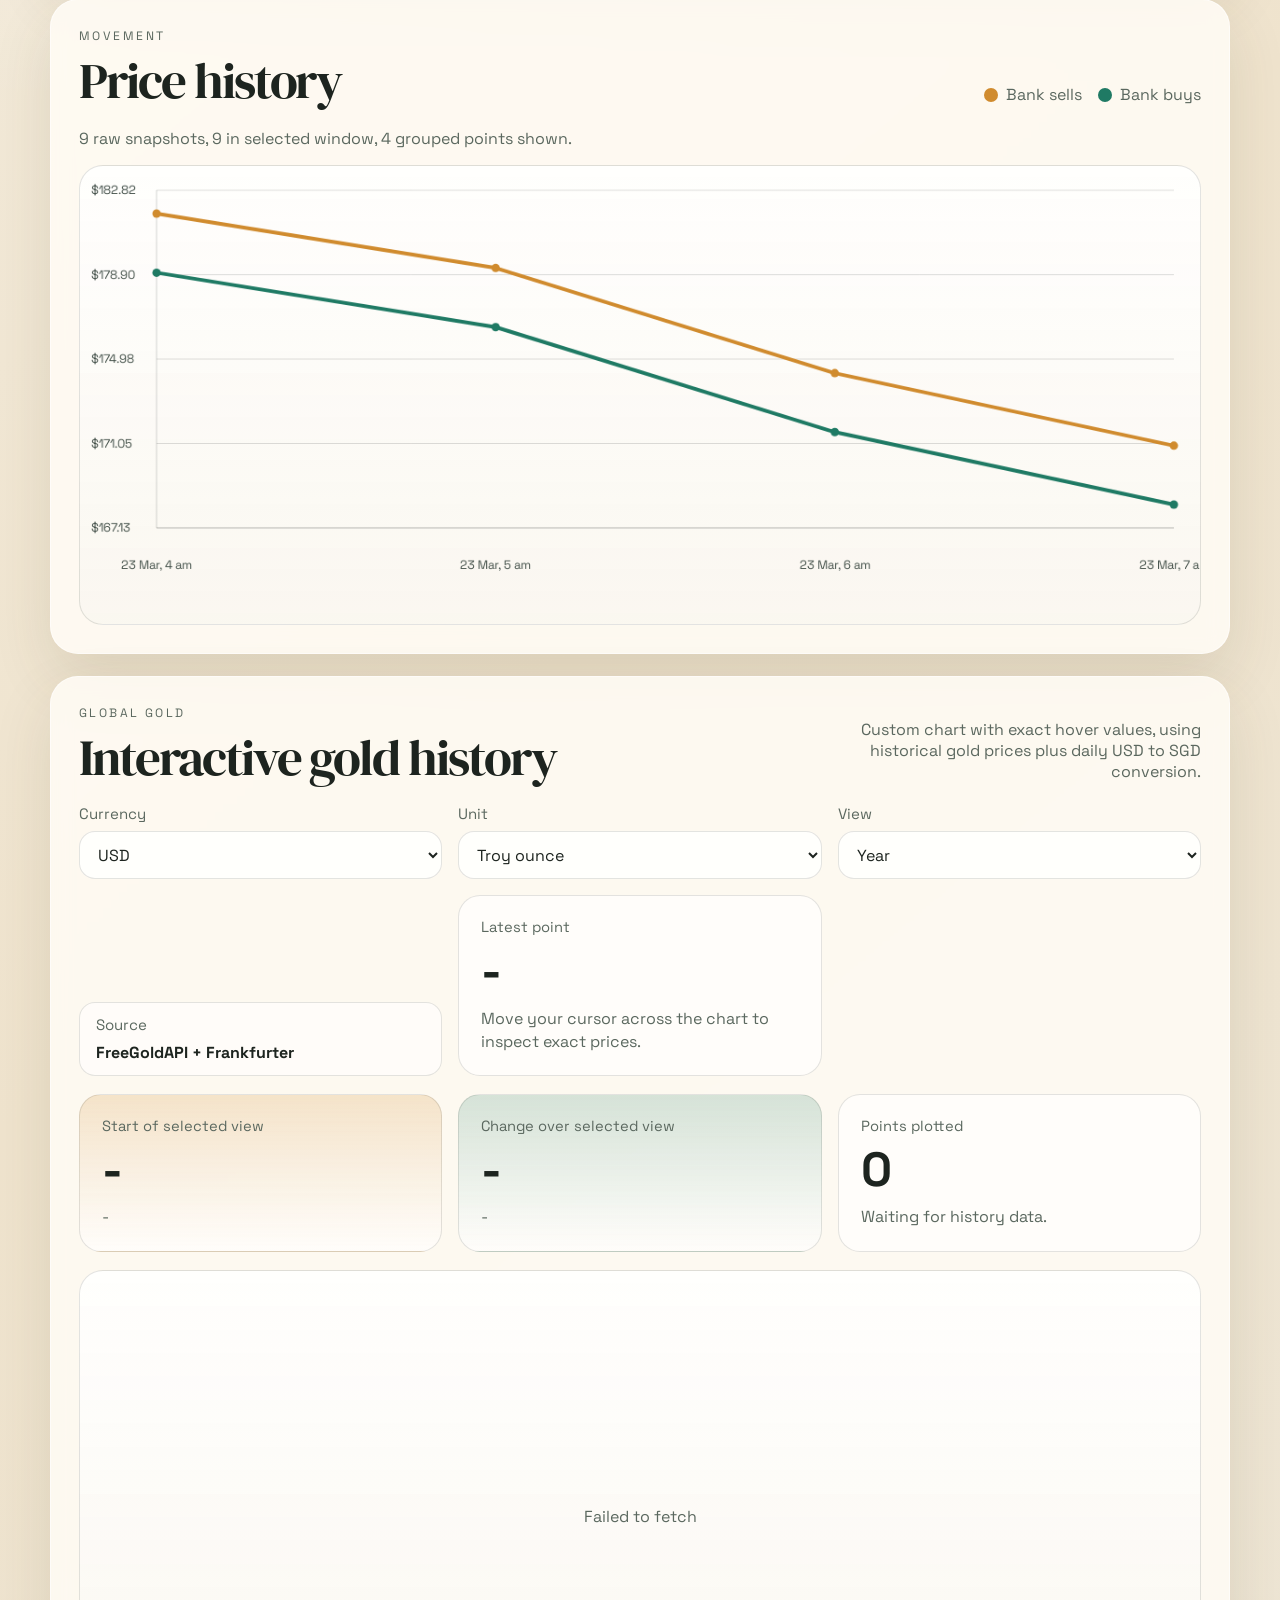
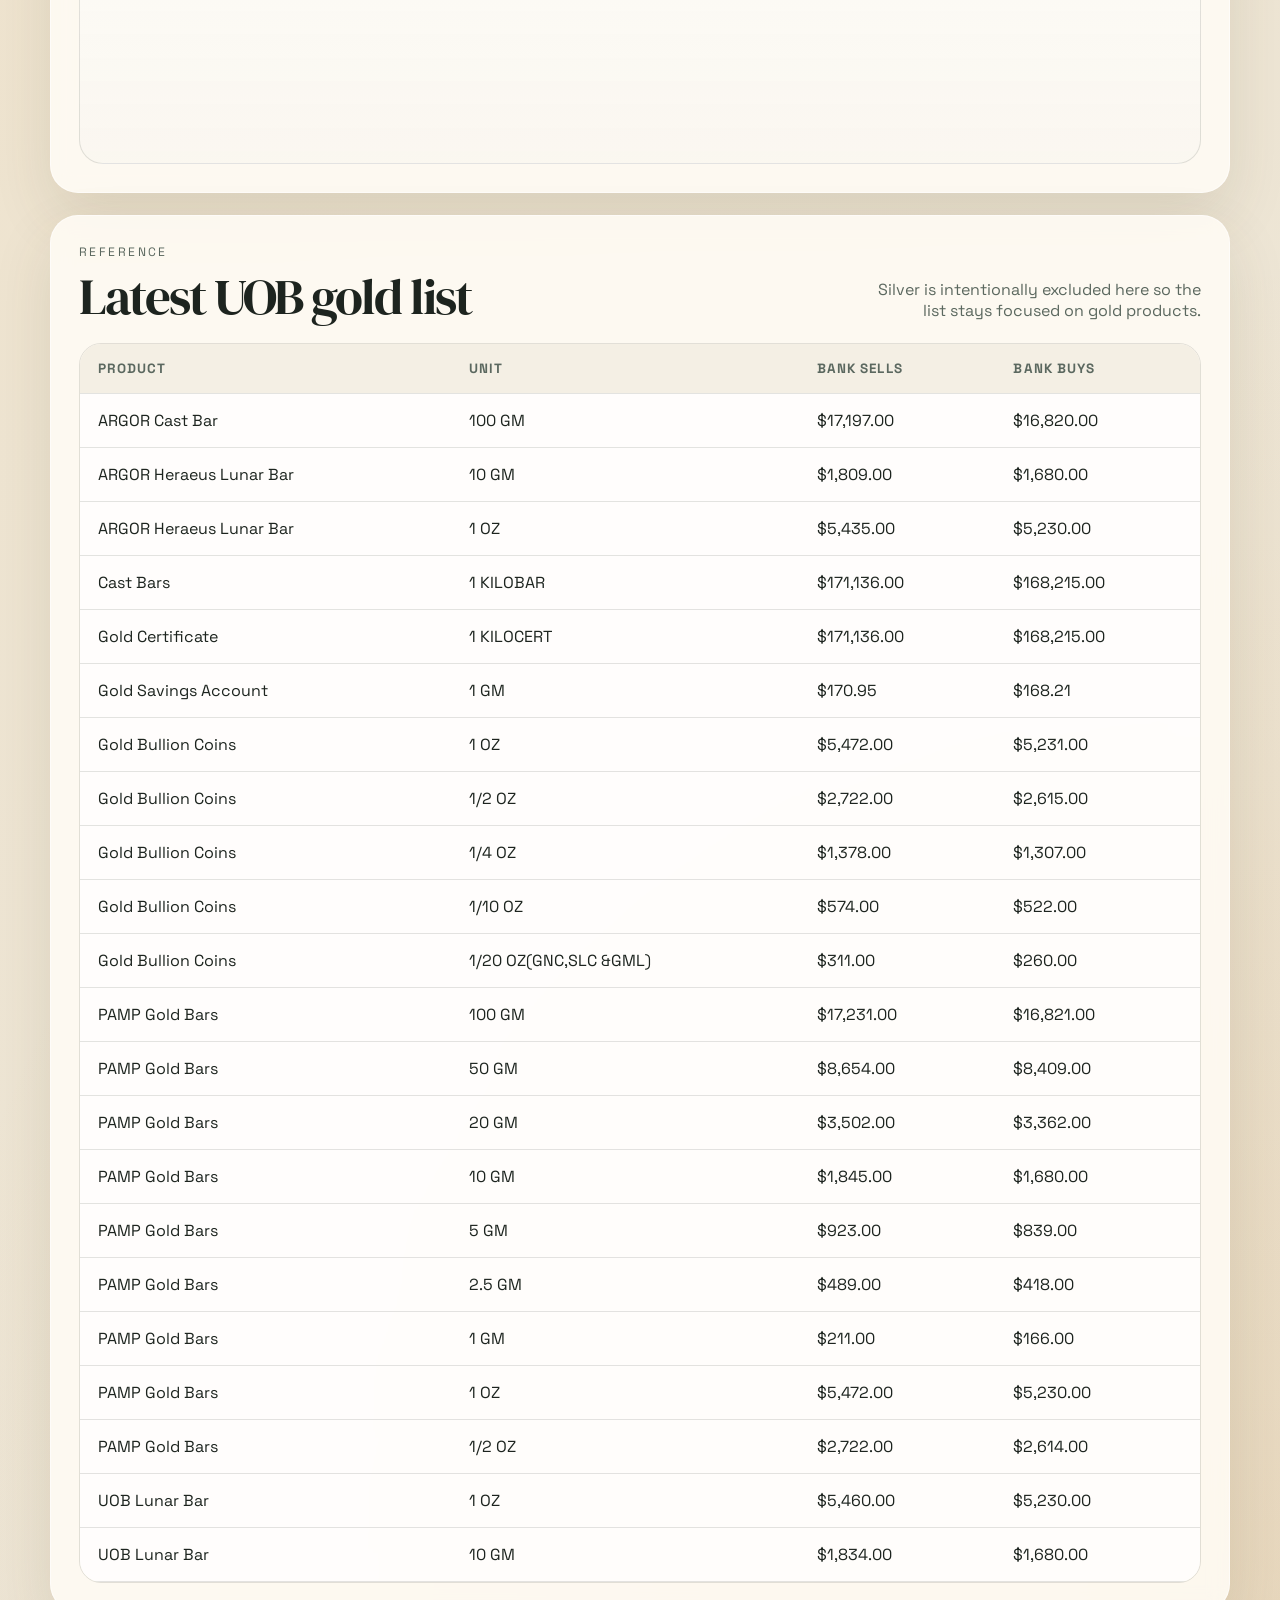
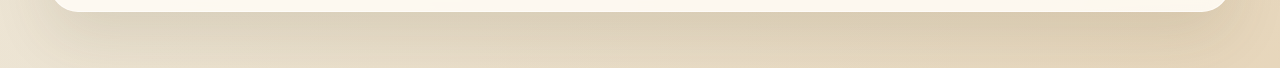
==== commit 075e39ab: "Improve Safari hard refresh with asset versioning" ====
--- a/index.html
+++ b/index.html
@@ -4,10 +4,13 @@
   <meta charset="utf-8">
   <meta name="viewport" content="width=device-width, initial-scale=1">
   <title>UOB Gold Tracker</title>
-  <link rel="preconnect" href="https://fonts.googleapis.com">
-  <link rel="preconnect" href="https://fonts.gstatic.com" crossorigin>
-  <link href="https://fonts.googleapis.com/css2?family=Space+Grotesk:wght@400;500;700&family=DM+Serif+Display:ital@0;1&display=swap" rel="stylesheet">
-  <link rel="stylesheet" href="styles.css">
+  <script>
+    const assetVersion = new URLSearchParams(window.location.search).get("reload") || "v1";
+    document.write(`<link rel="preconnect" href="https://fonts.googleapis.com">`);
+    document.write(`<link rel="preconnect" href="https://fonts.gstatic.com" crossorigin>`);
+    document.write(`<link href="https://fonts.googleapis.com/css2?family=Space+Grotesk:wght@400;500;700&family=DM+Serif+Display:ital@0;1&display=swap" rel="stylesheet">`);
+    document.write(`<link rel="stylesheet" href="styles.css?v=${assetVersion}">`);
+  </script>
 </head>
 <body>
   <div class="page-shell">
@@ -166,6 +169,7 @@
         <p id="chartStatus" class="chart-status">Waiting for saved UOB snapshots…</p>
         <div class="chart-wrap">
           <canvas id="historyChart" width="1200" height="460"></canvas>
+          <div id="historyChartTooltip" class="chart-tooltip chart-tooltip-hidden"></div>
           <div id="chartEmpty" class="chart-empty">
             Save a few live snapshots and the chart will start showing movement here.
           </div>
@@ -272,6 +276,8 @@
     </main>
   </div>
 
-  <script src="app.js"></script>
+  <script>
+    document.write(`<script src="app.js?v=${assetVersion}"><\/script>`);
+  </script>
 </body>
 </html>
--- a/styles.css
+++ b/styles.css
@@ -398,6 +398,8 @@
   width: 100%;
   height: auto;
   display: block;
+  cursor: crosshair;
+  touch-action: pan-x pan-y;
 }
 
 .chart-empty {
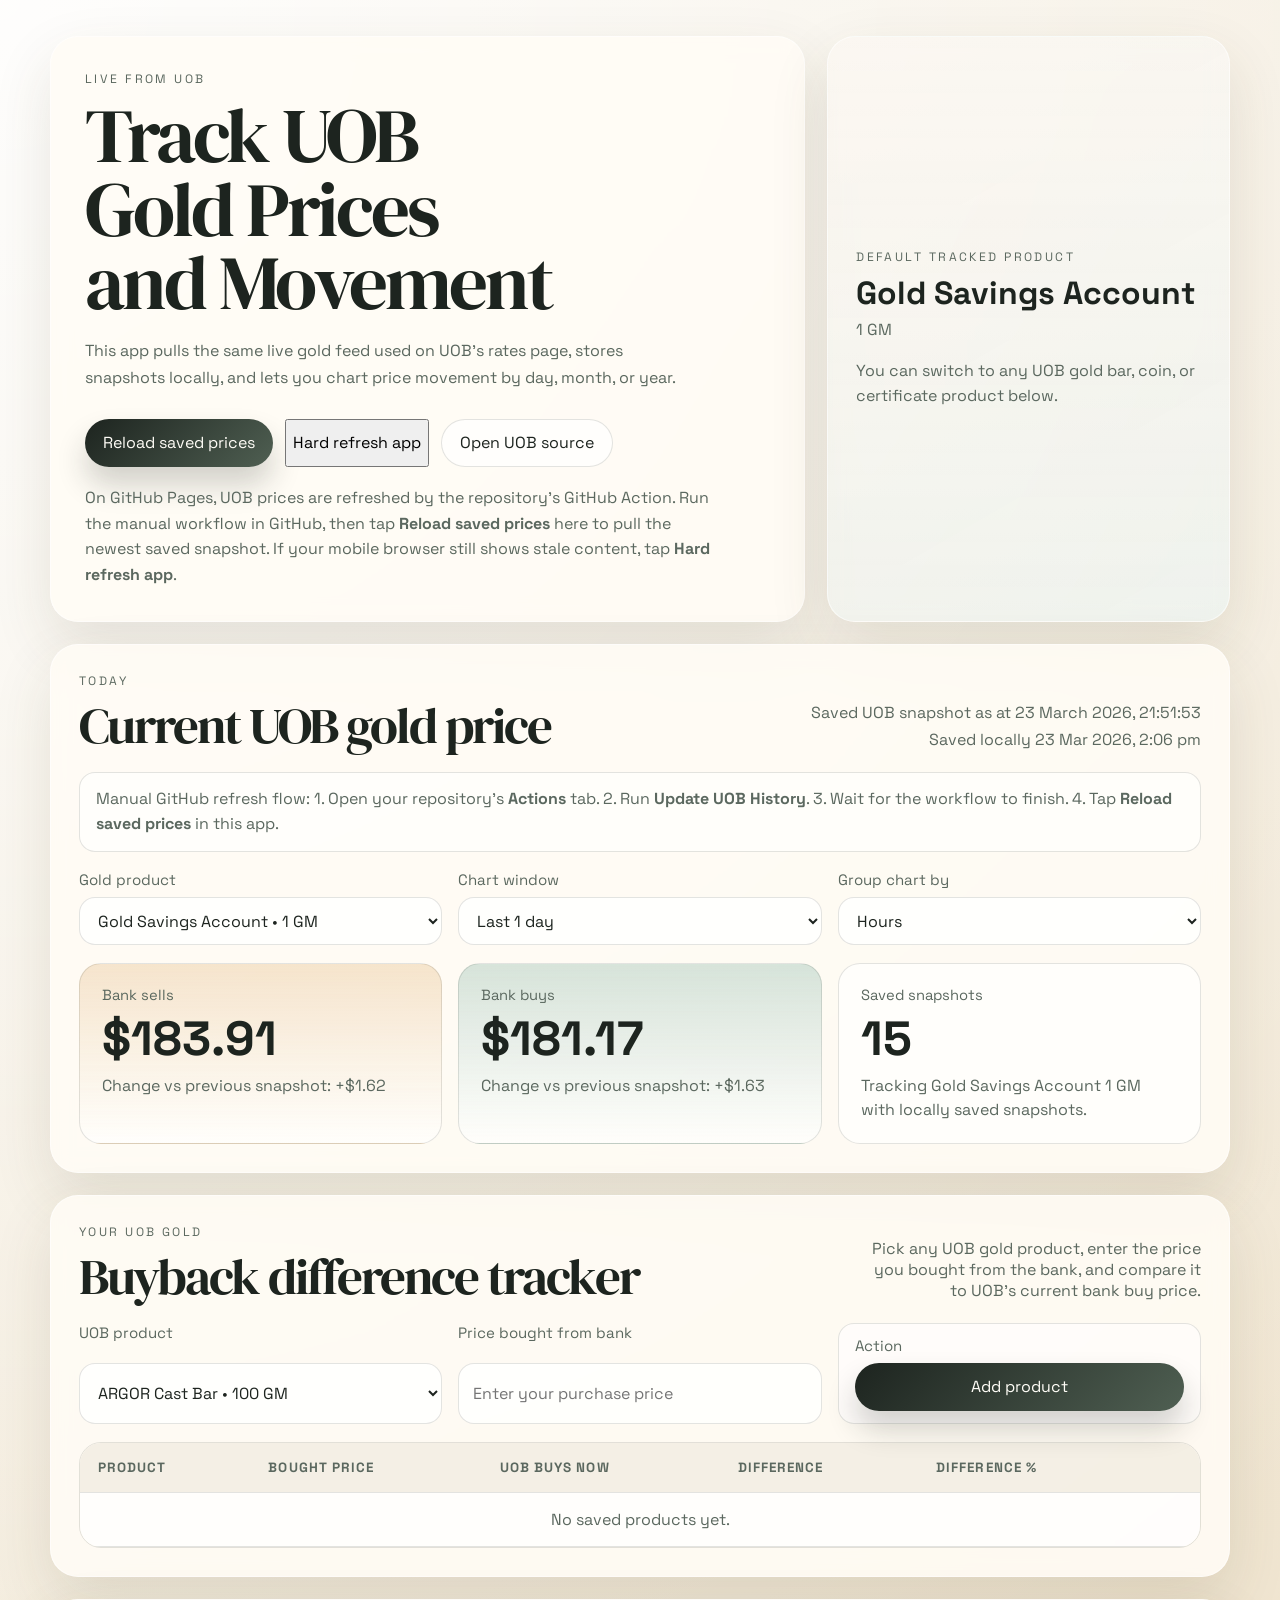
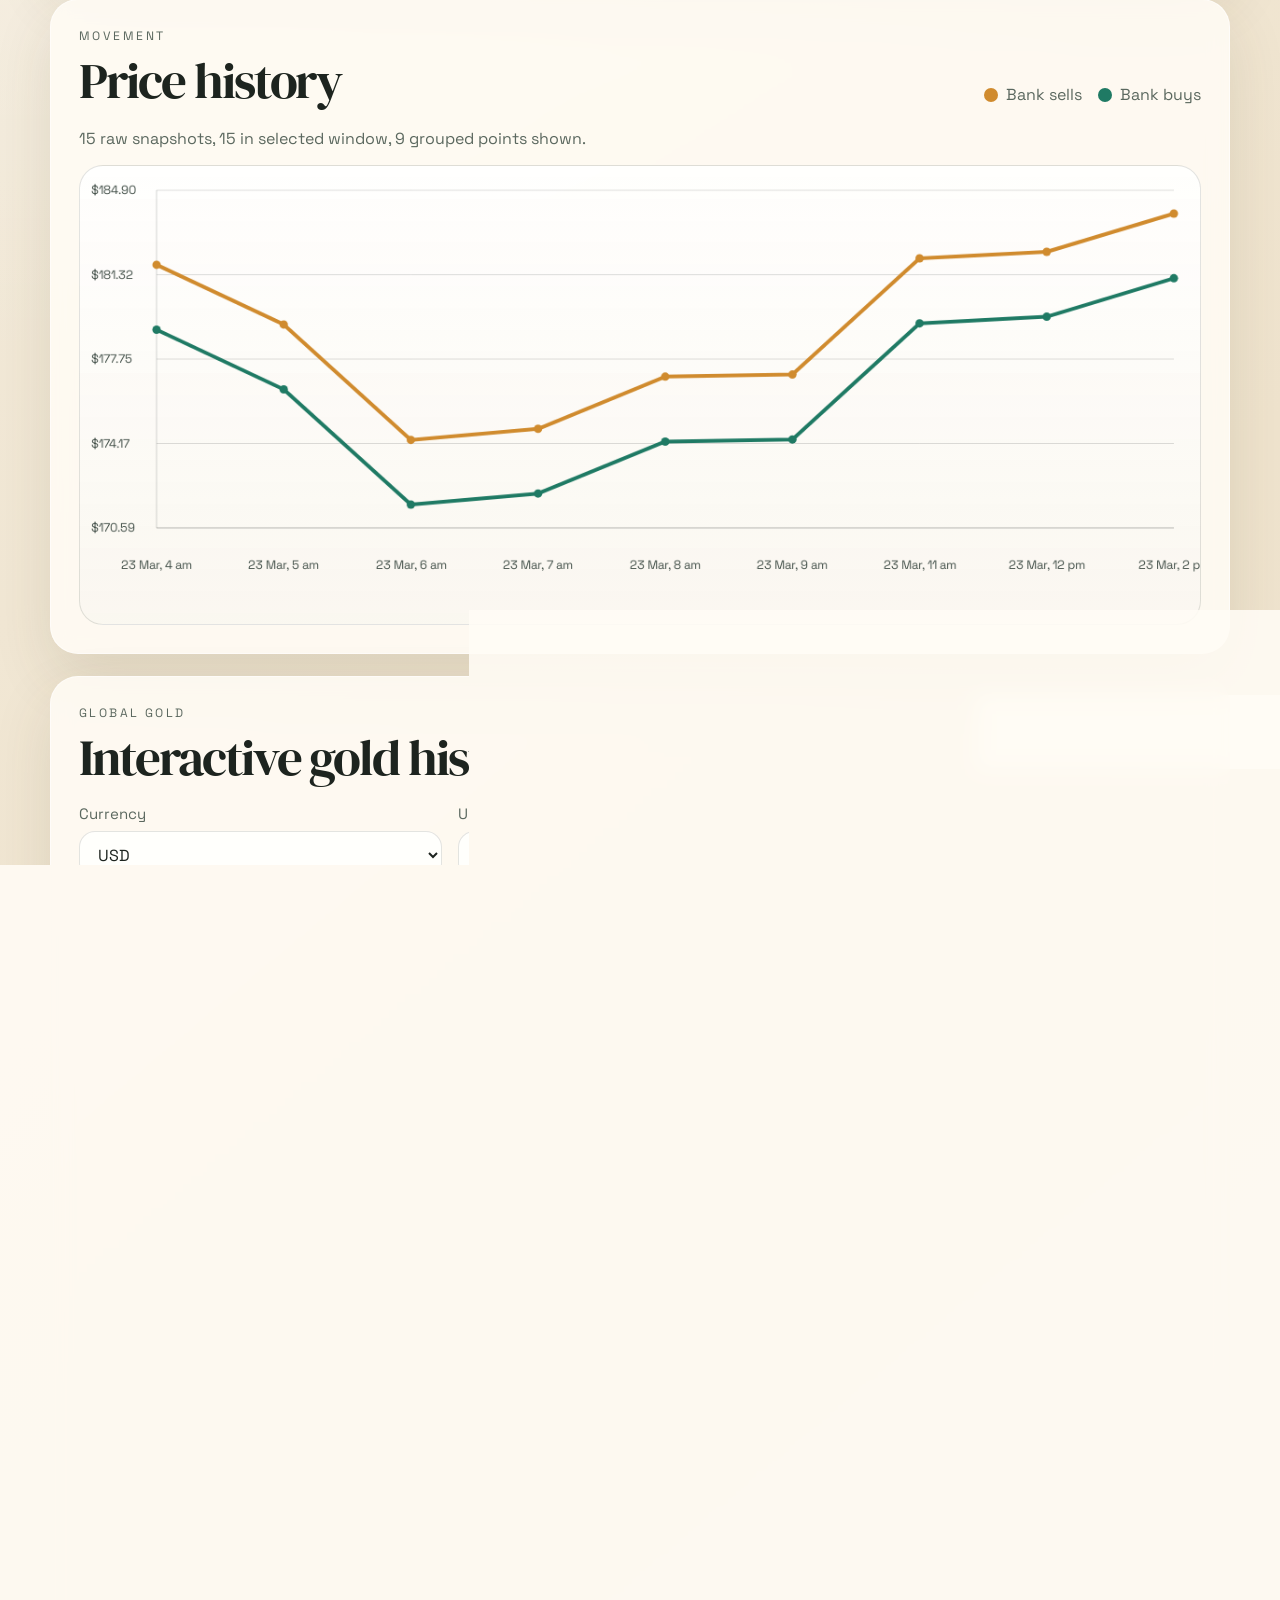
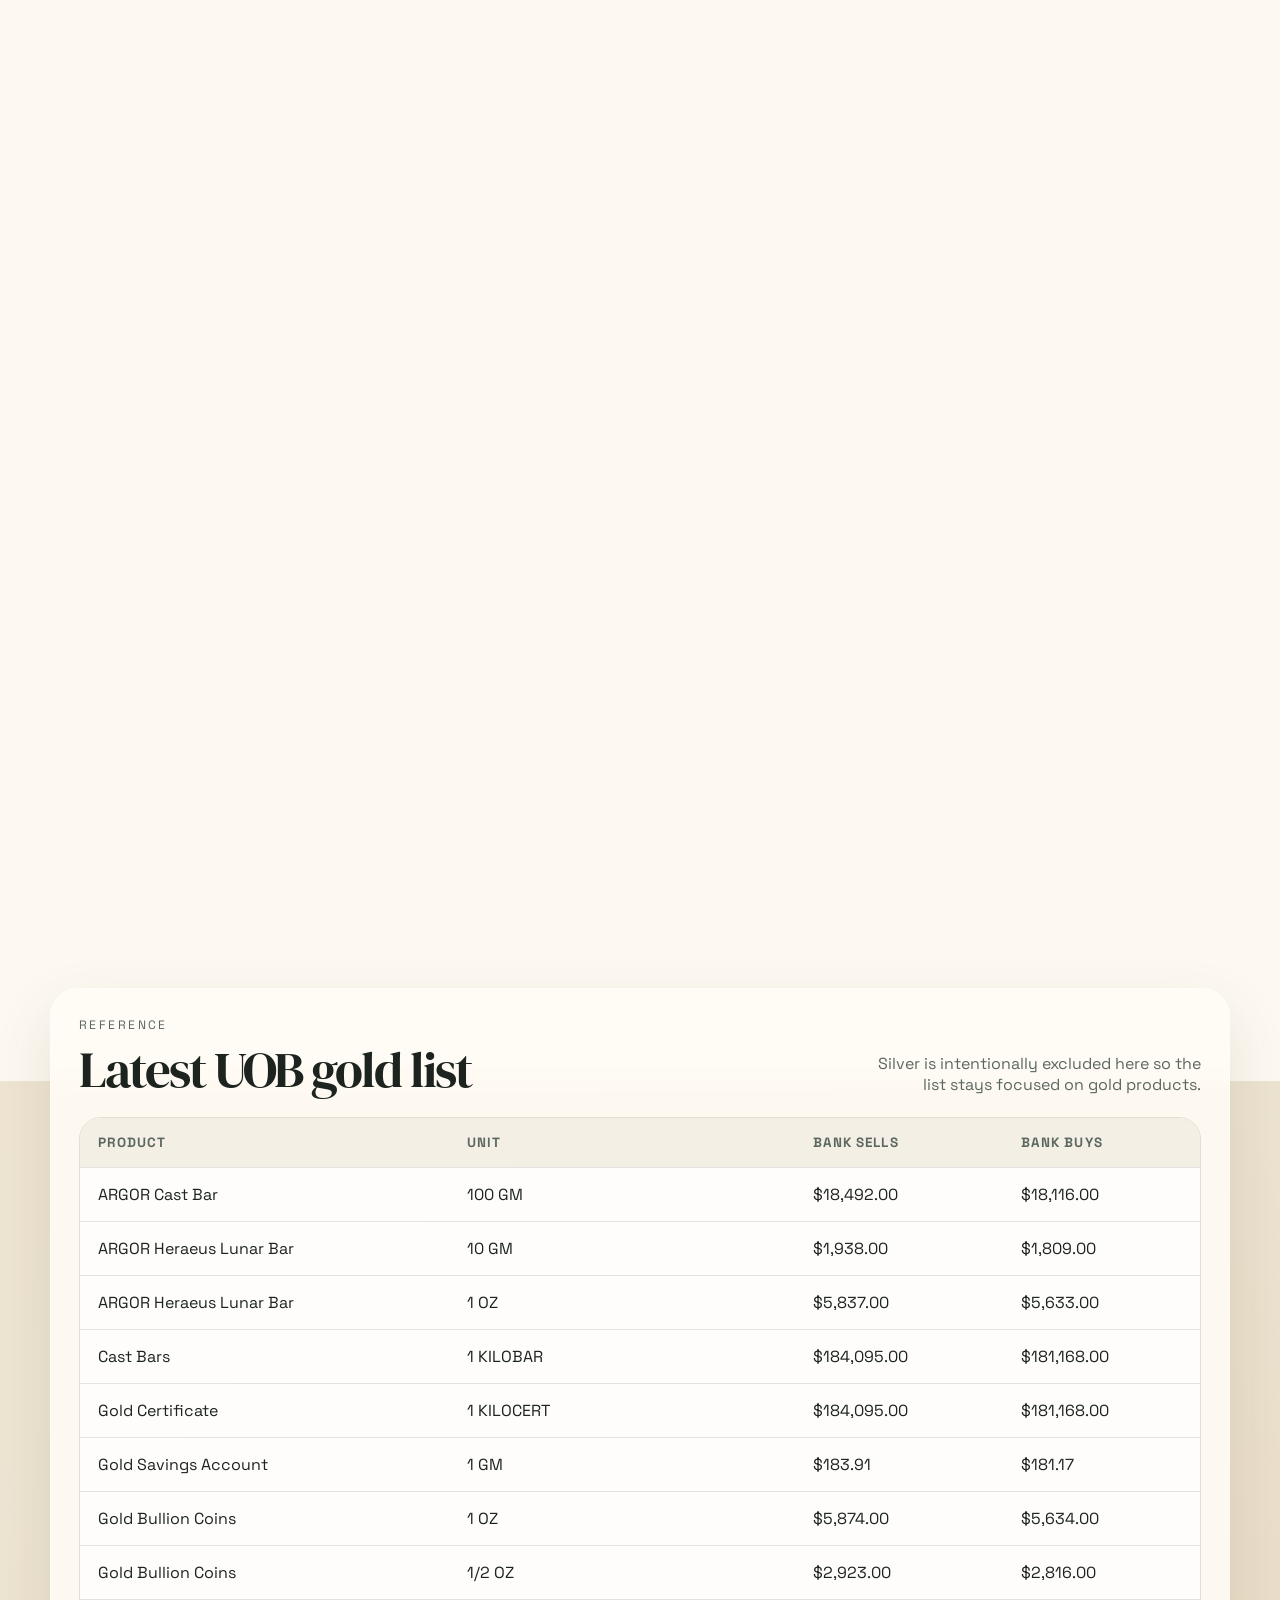
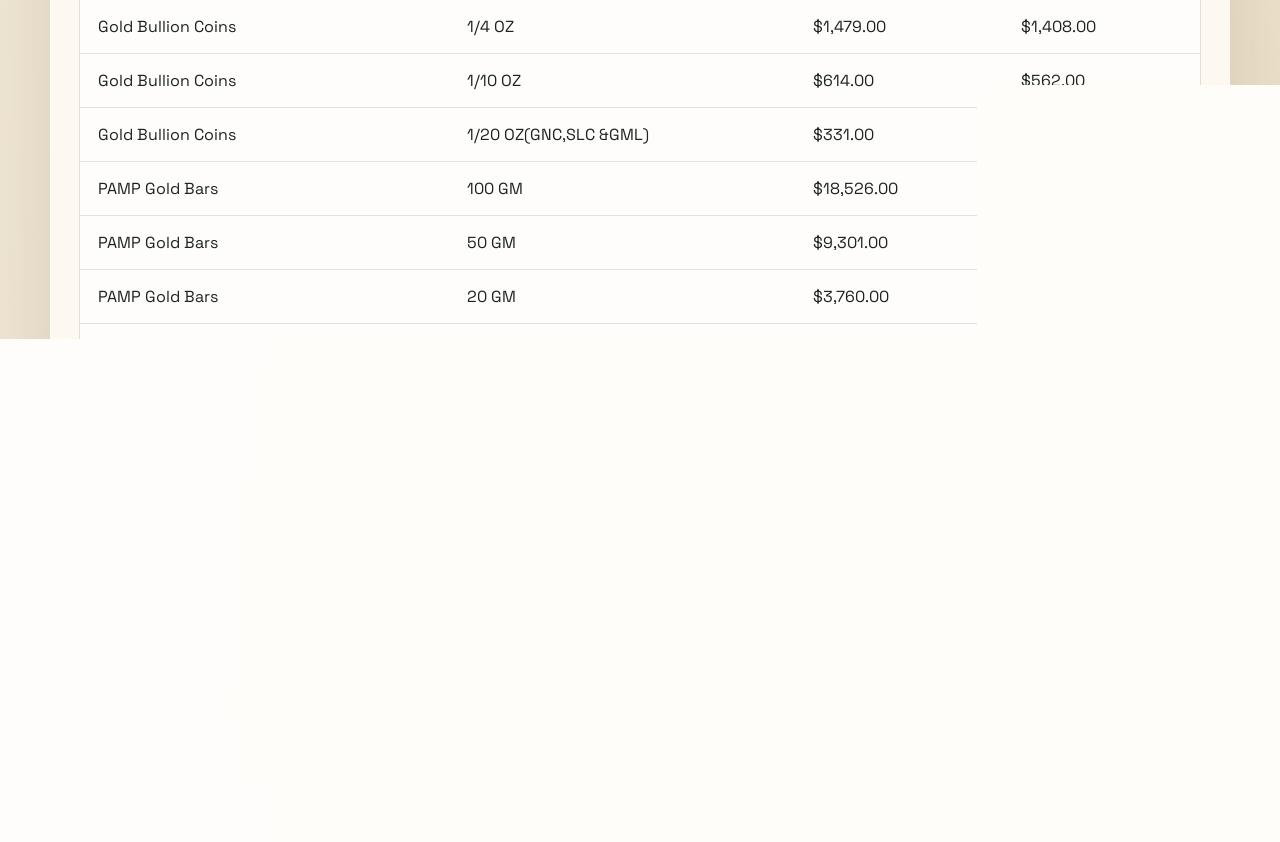
==== commit 0374601a: "Add compact experimental gold forecast section" ====
--- a/index.html
+++ b/index.html
@@ -245,6 +245,29 @@
           </div>
           <div id="globalGoldEmpty" class="chart-empty">Loading global gold history…</div>
         </div>
+
+        <div class="forecast-block">
+          <div class="panel-head forecast-head">
+            <div>
+              <p class="section-kicker">Experimental Forecast</p>
+              <h2>Projected gold path</h2>
+            </div>
+            <p class="table-note">Compact trend-based estimate from recent history. Use it as a reference, not a promise.</p>
+          </div>
+          <div class="forecast-grid" id="forecastCards">
+            <article class="price-card history compact-card">
+              <span class="price-label">Forecast</span>
+              <strong>-</strong>
+              <span class="delta-text">Loading forecast…</span>
+            </article>
+          </div>
+          <div class="chart-wrap forecast-chart-wrap">
+            <div class="custom-chart-shell">
+              <canvas id="forecastChart" width="1200" height="280"></canvas>
+            </div>
+            <div id="forecastEmpty" class="chart-empty">Loading forecast…</div>
+          </div>
+        </div>
       </section>
 
       <section class="panel table-panel">
--- a/styles.css
+++ b/styles.css
@@ -358,6 +358,25 @@
   padding: 16px;
 }
 
+.forecast-block {
+  margin-top: 22px;
+}
+
+.forecast-head {
+  margin-bottom: 14px;
+}
+
+.forecast-grid {
+  display: grid;
+  grid-template-columns: repeat(3, minmax(0, 1fr));
+  gap: 14px;
+  margin-bottom: 16px;
+}
+
+.forecast-chart-wrap {
+  min-height: 280px;
+}
+
 .custom-chart-shell {
   width: 100%;
   min-height: 460px;
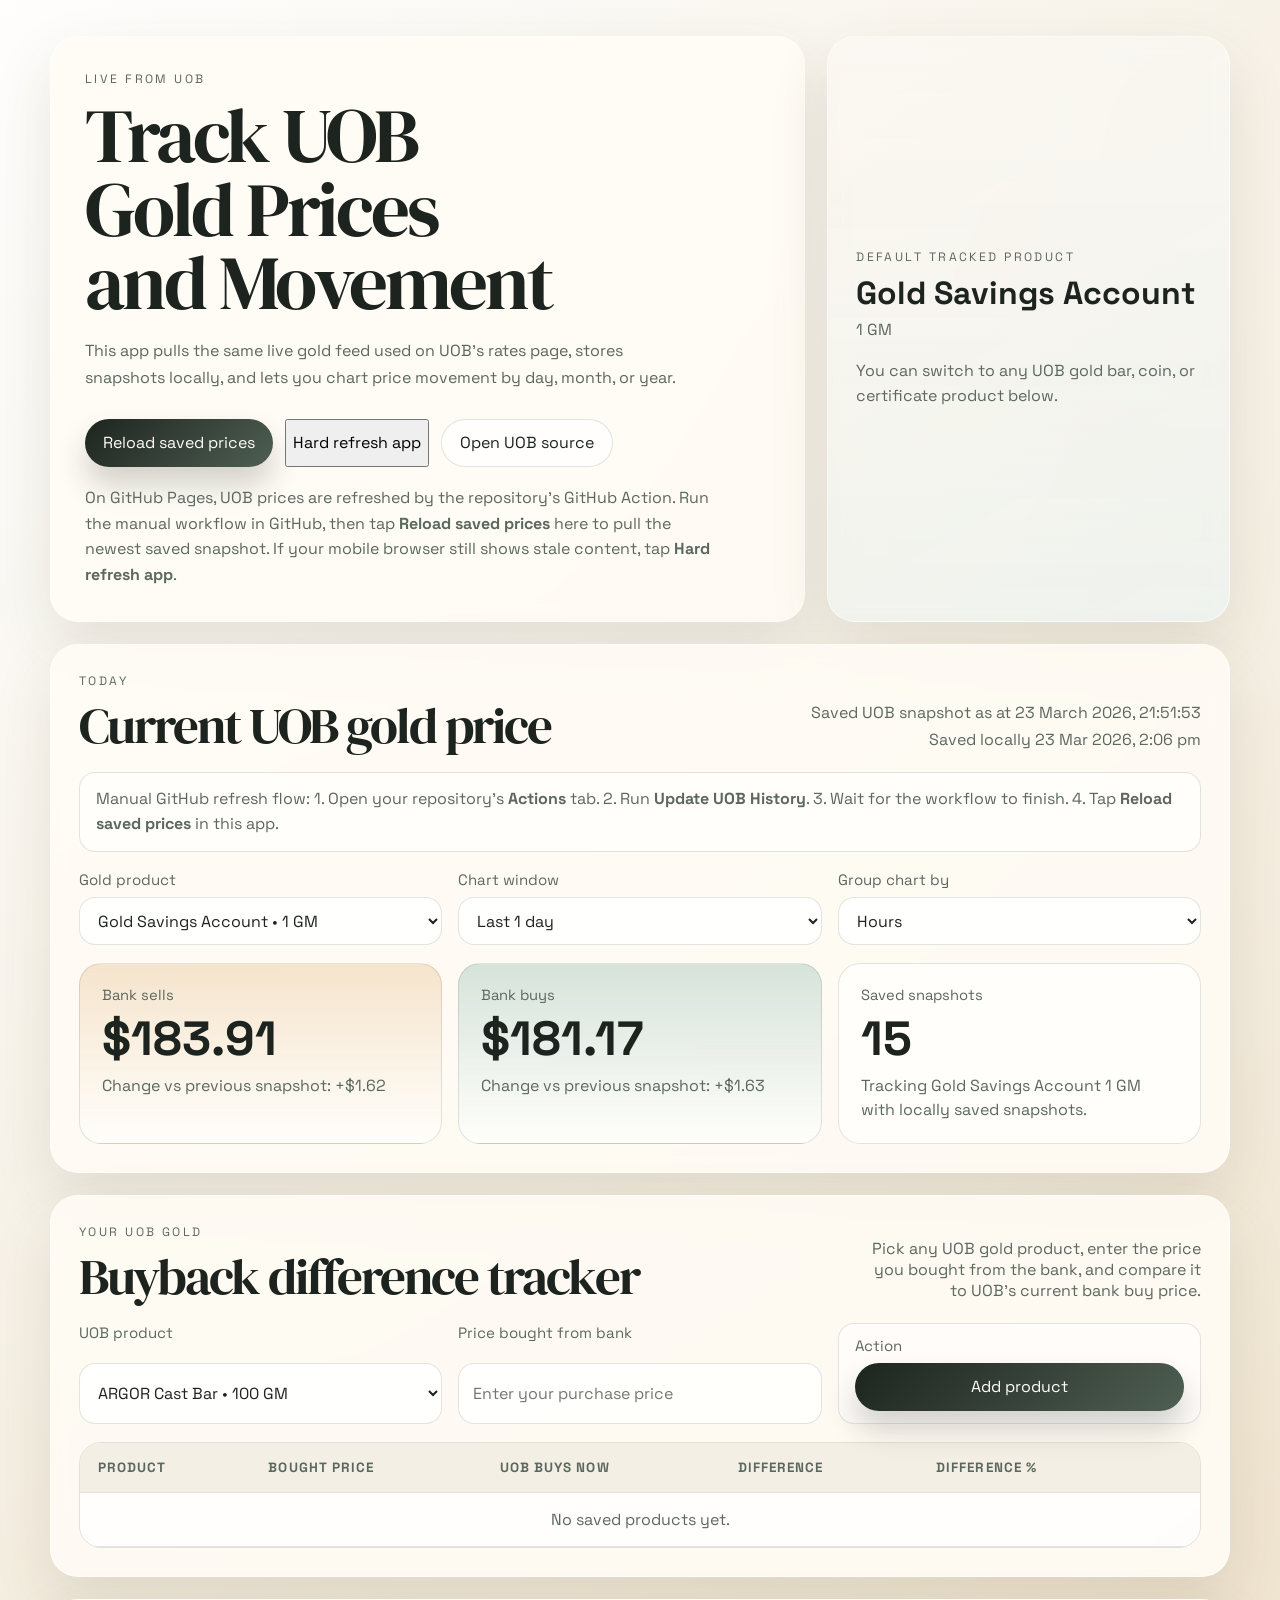
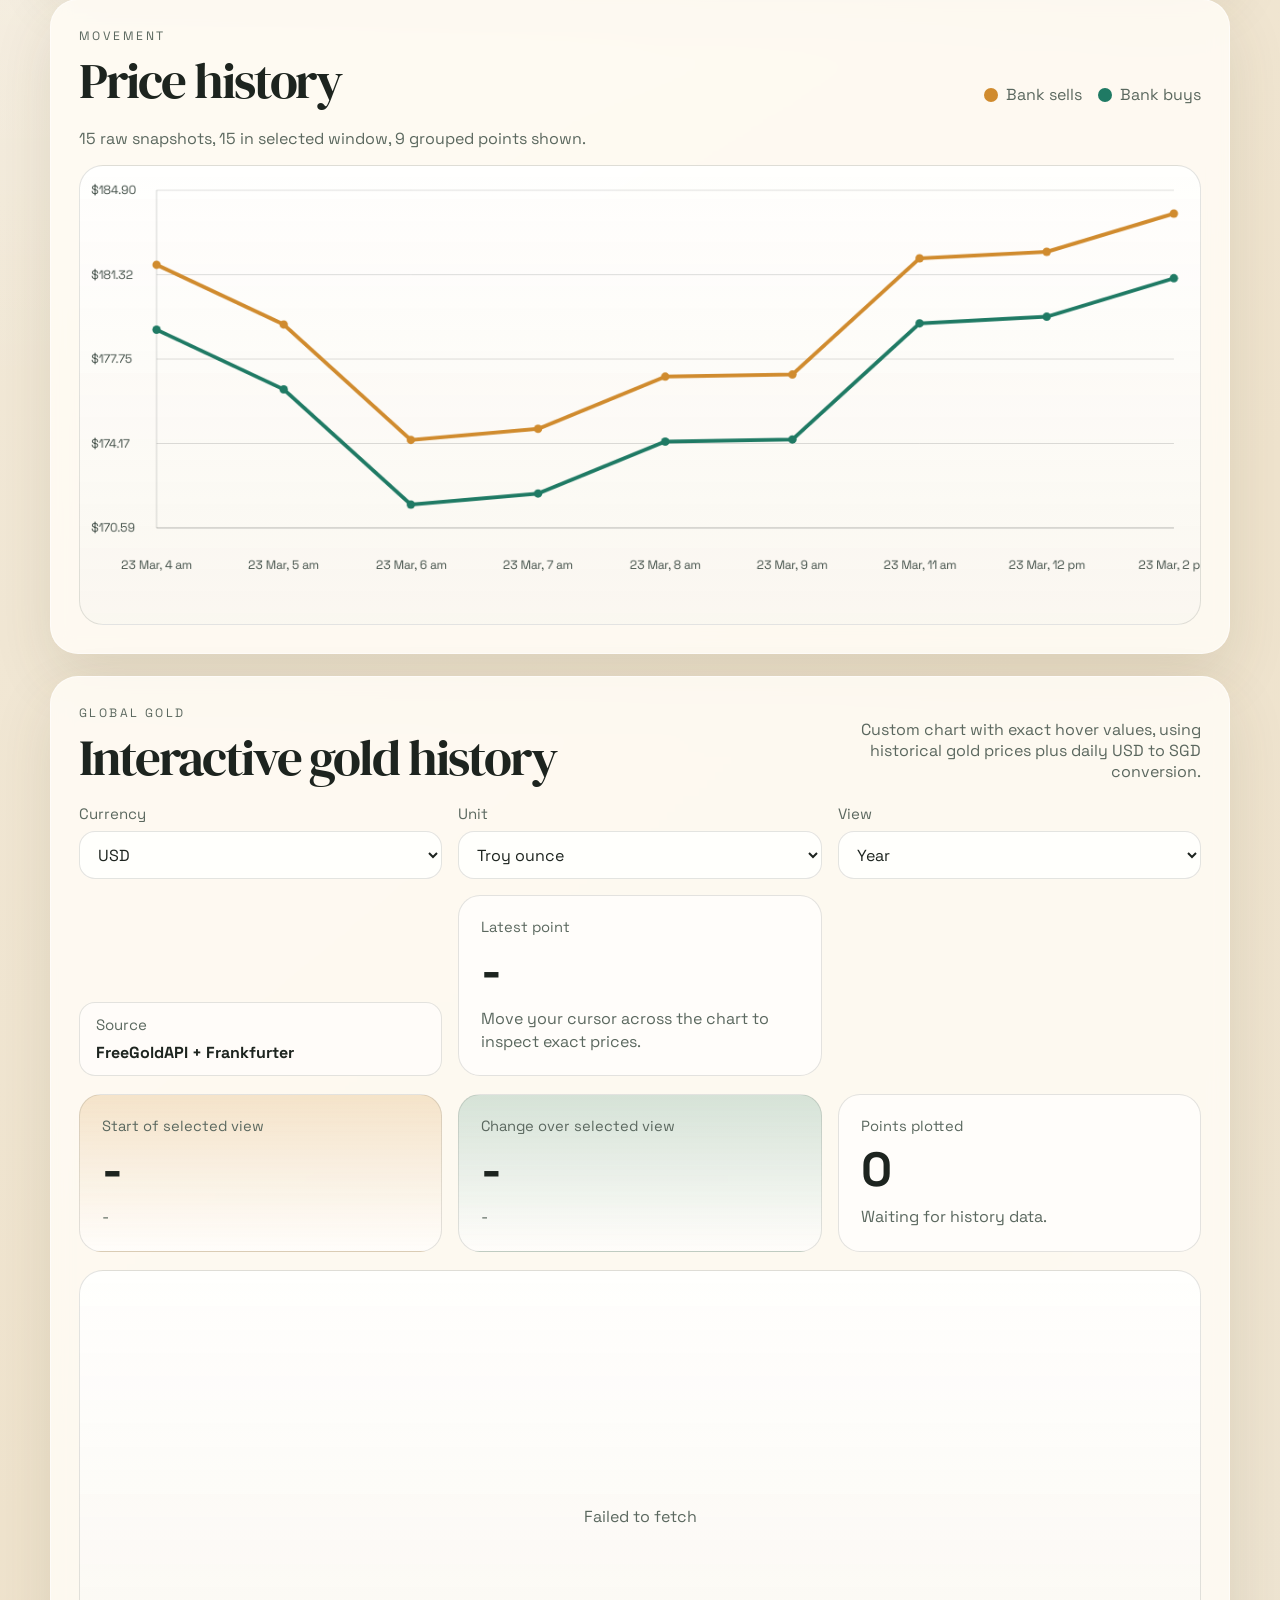
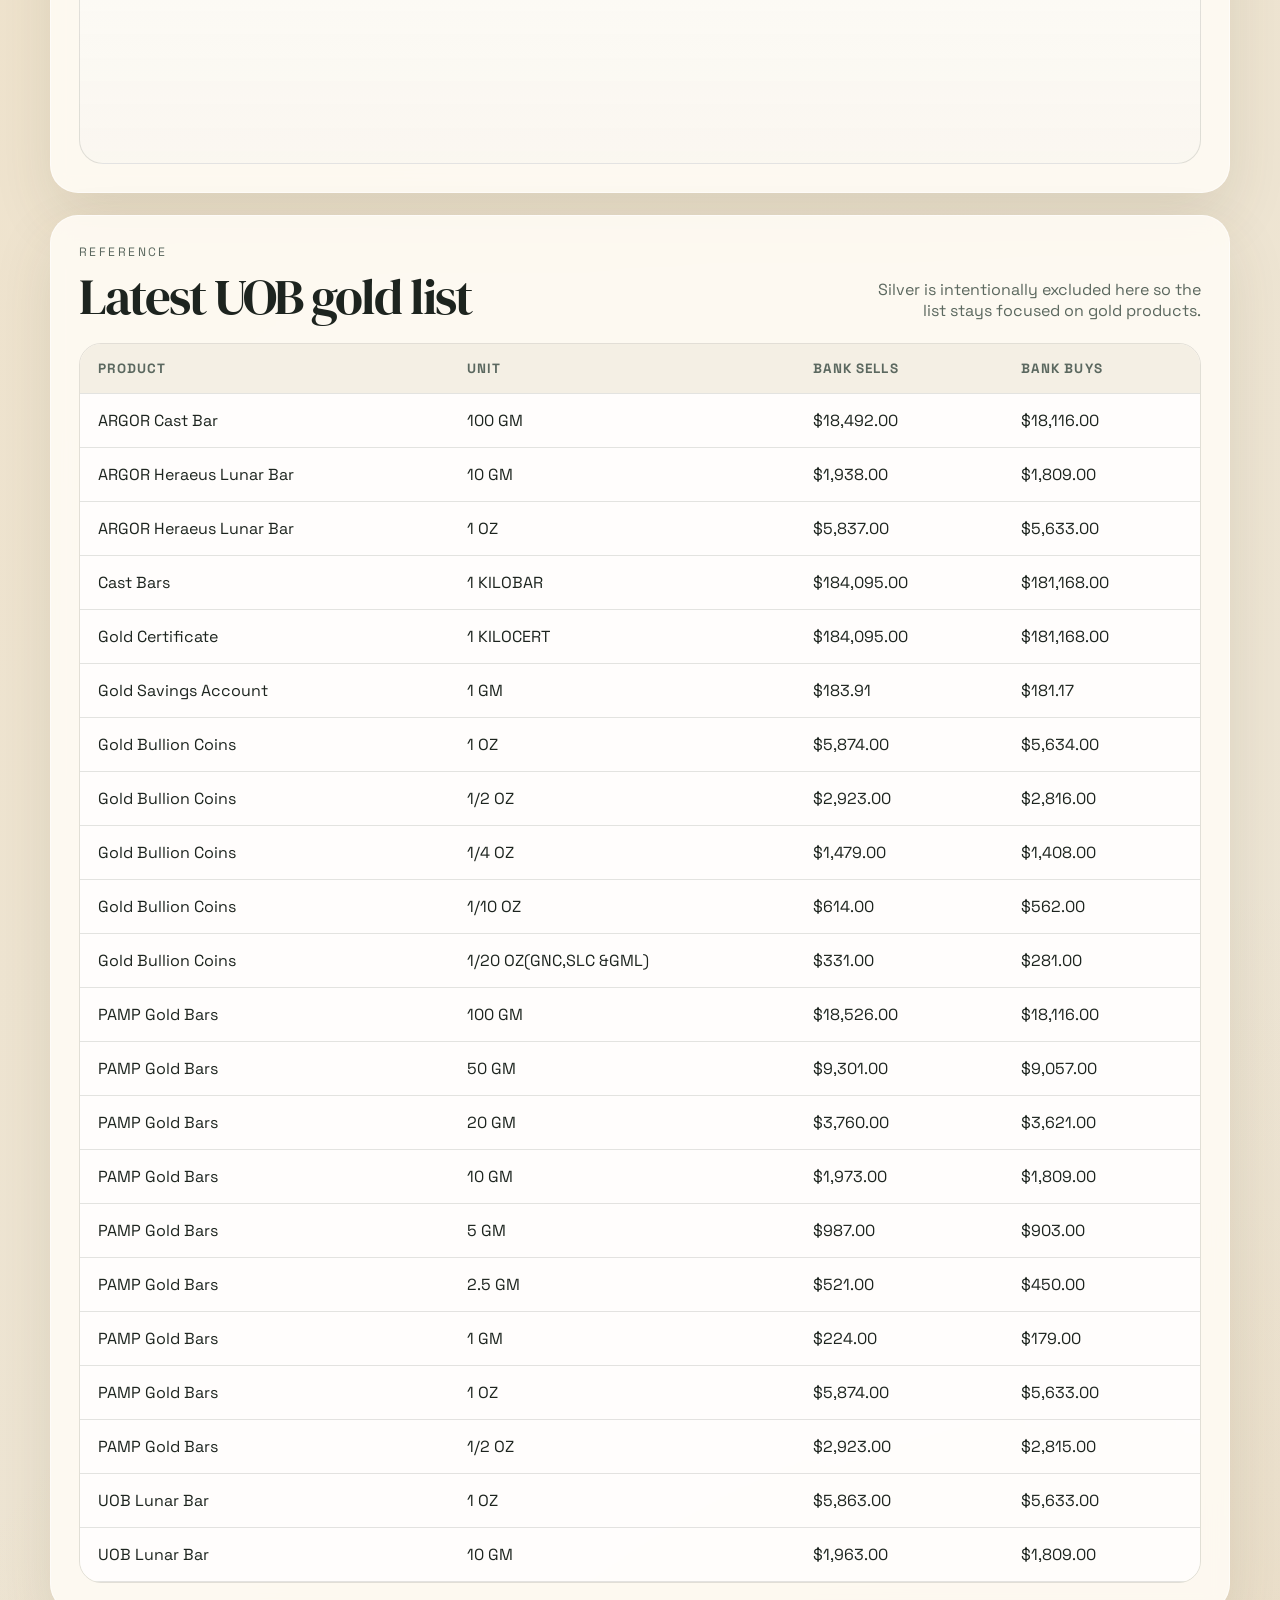
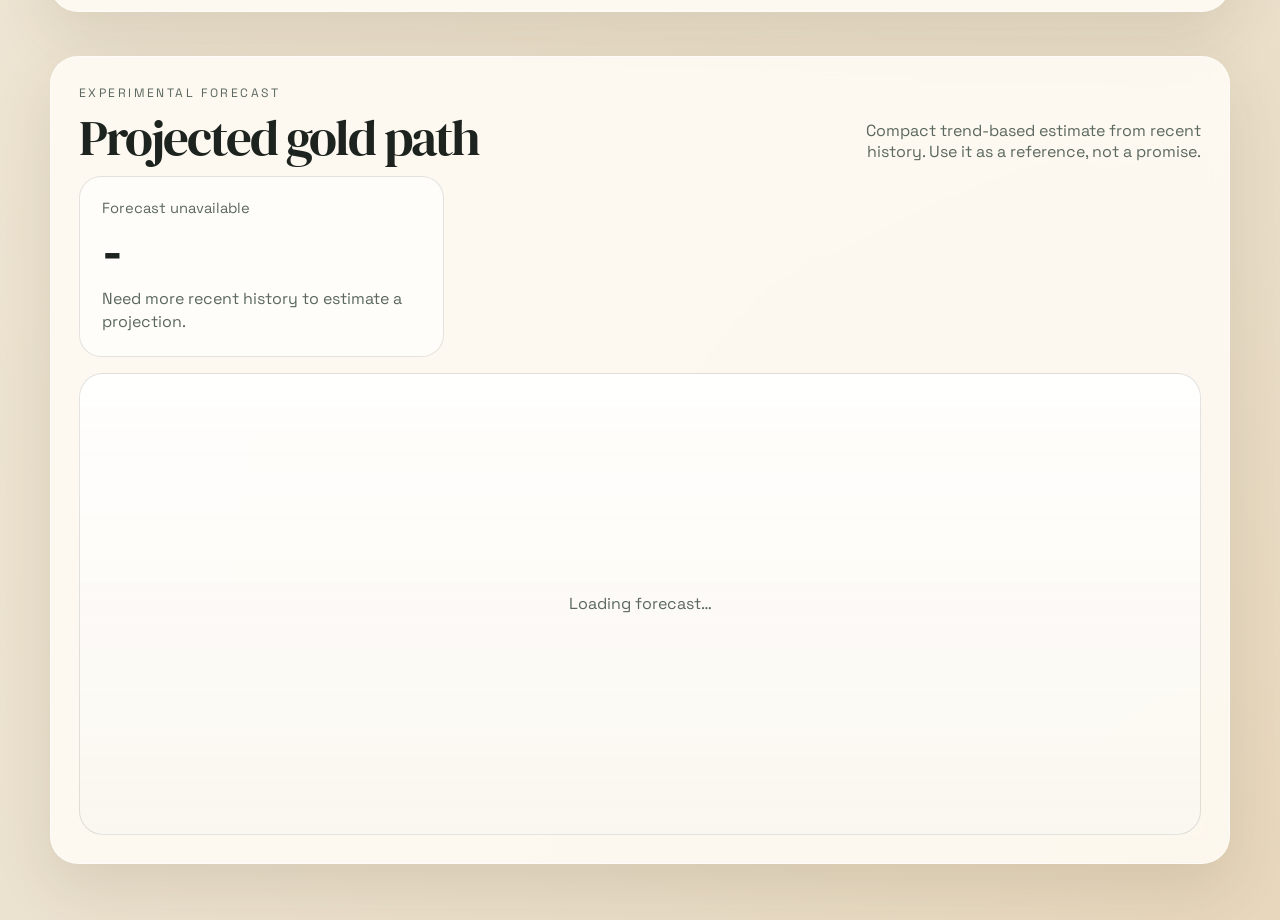
==== commit 8b9e5677: "Move forecast section to bottom and refine forecast layout" ====
--- a/index.html
+++ b/index.html
@@ -246,28 +246,6 @@
           <div id="globalGoldEmpty" class="chart-empty">Loading global gold history…</div>
         </div>
 
-        <div class="forecast-block">
-          <div class="panel-head forecast-head">
-            <div>
-              <p class="section-kicker">Experimental Forecast</p>
-              <h2>Projected gold path</h2>
-            </div>
-            <p class="table-note">Compact trend-based estimate from recent history. Use it as a reference, not a promise.</p>
-          </div>
-          <div class="forecast-grid" id="forecastCards">
-            <article class="price-card history compact-card">
-              <span class="price-label">Forecast</span>
-              <strong>-</strong>
-              <span class="delta-text">Loading forecast…</span>
-            </article>
-          </div>
-          <div class="chart-wrap forecast-chart-wrap">
-            <div class="custom-chart-shell">
-              <canvas id="forecastChart" width="1200" height="280"></canvas>
-            </div>
-            <div id="forecastEmpty" class="chart-empty">Loading forecast…</div>
-          </div>
-        </div>
       </section>
 
       <section class="panel table-panel">
@@ -296,6 +274,29 @@
           </table>
         </div>
       </section>
+
+      <section class="panel forecast-block">
+        <div class="panel-head forecast-head">
+          <div>
+            <p class="section-kicker">Experimental Forecast</p>
+            <h2>Projected gold path</h2>
+          </div>
+          <p class="table-note">Compact trend-based estimate from recent history. Use it as a reference, not a promise.</p>
+        </div>
+        <div class="forecast-grid" id="forecastCards">
+          <article class="price-card history compact-card">
+            <span class="price-label">Forecast</span>
+            <strong>-</strong>
+            <span class="delta-text">Loading forecast…</span>
+          </article>
+        </div>
+        <div class="chart-wrap forecast-chart-wrap">
+          <div class="custom-chart-shell">
+            <canvas id="forecastChart" width="1200" height="280"></canvas>
+          </div>
+          <div id="forecastEmpty" class="chart-empty">Loading forecast…</div>
+        </div>
+      </section>
     </main>
   </div>
 
--- a/styles.css
+++ b/styles.css
@@ -377,6 +377,11 @@
   min-height: 280px;
 }
 
+.forecast-value {
+  font-size: clamp(1.8rem, 3.2vw, 2.7rem) !important;
+  overflow-wrap: anywhere;
+}
+
 .custom-chart-shell {
   width: 100%;
   min-height: 460px;
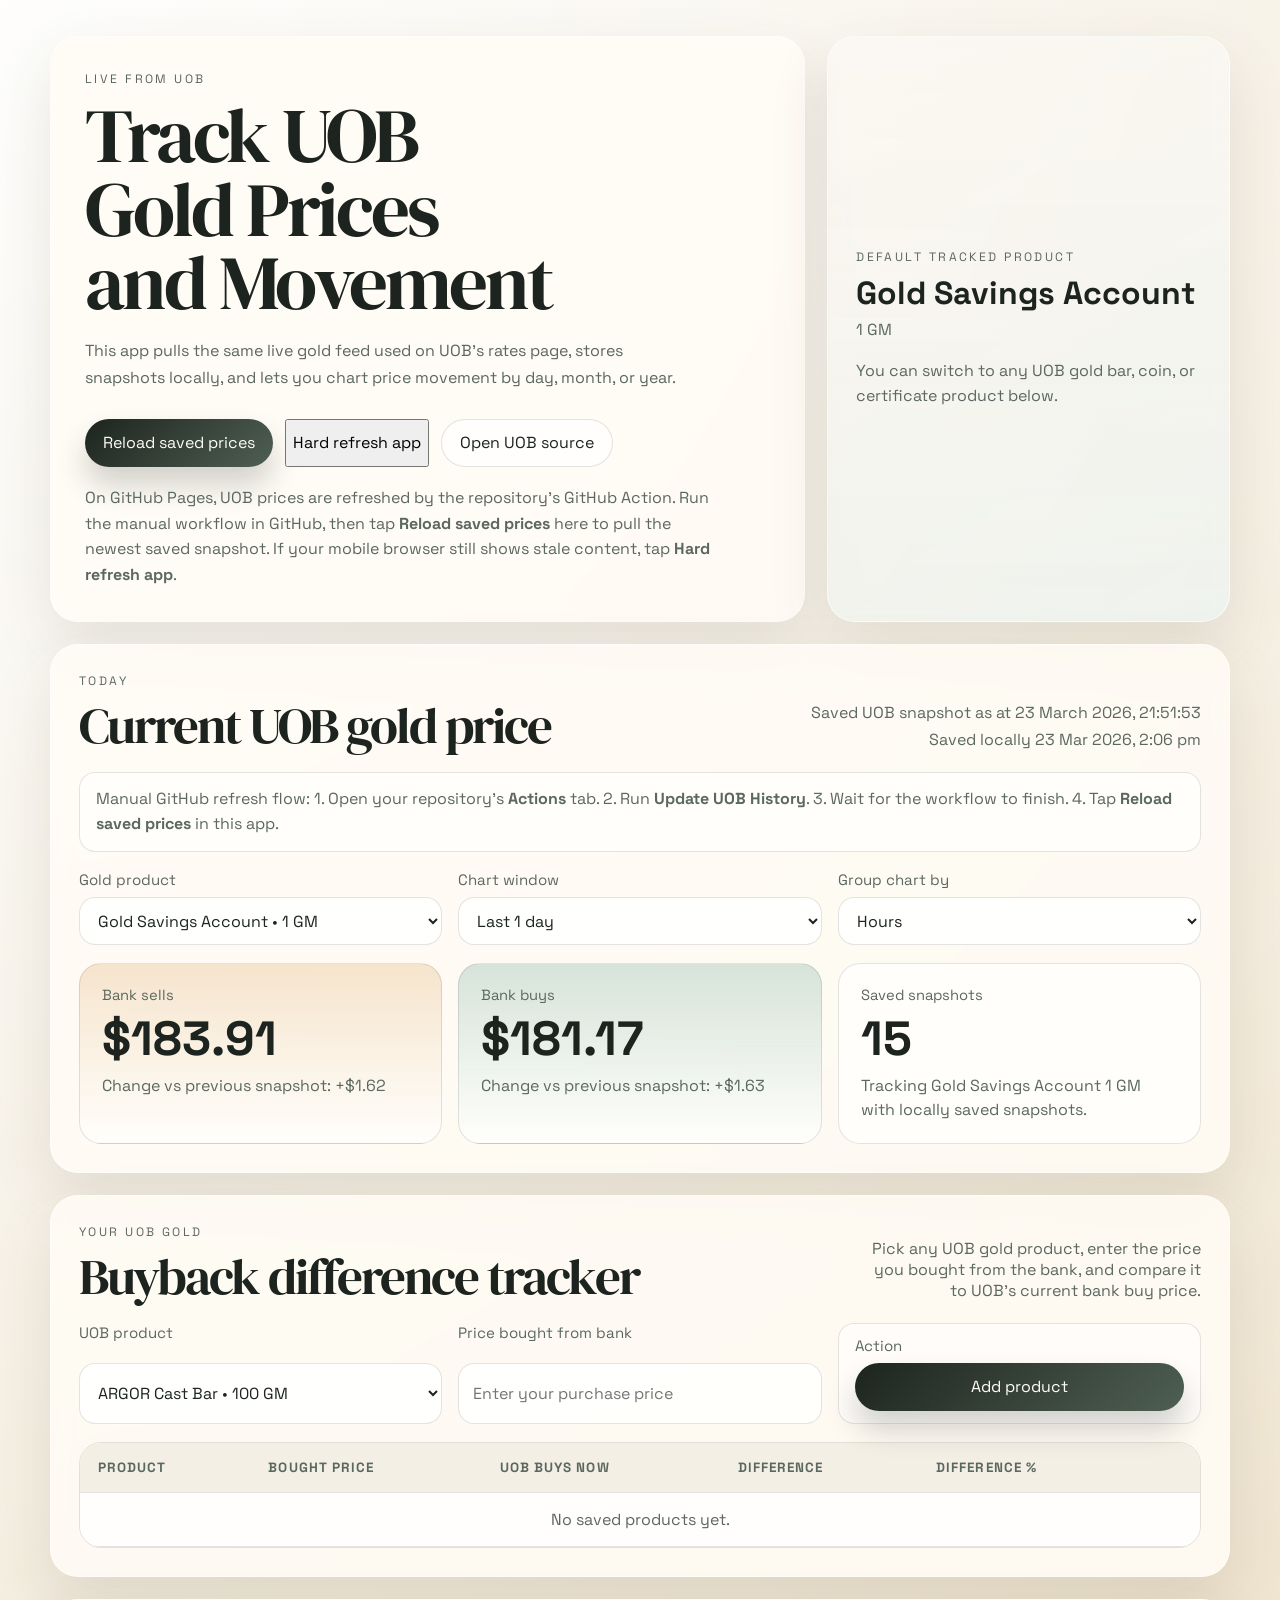
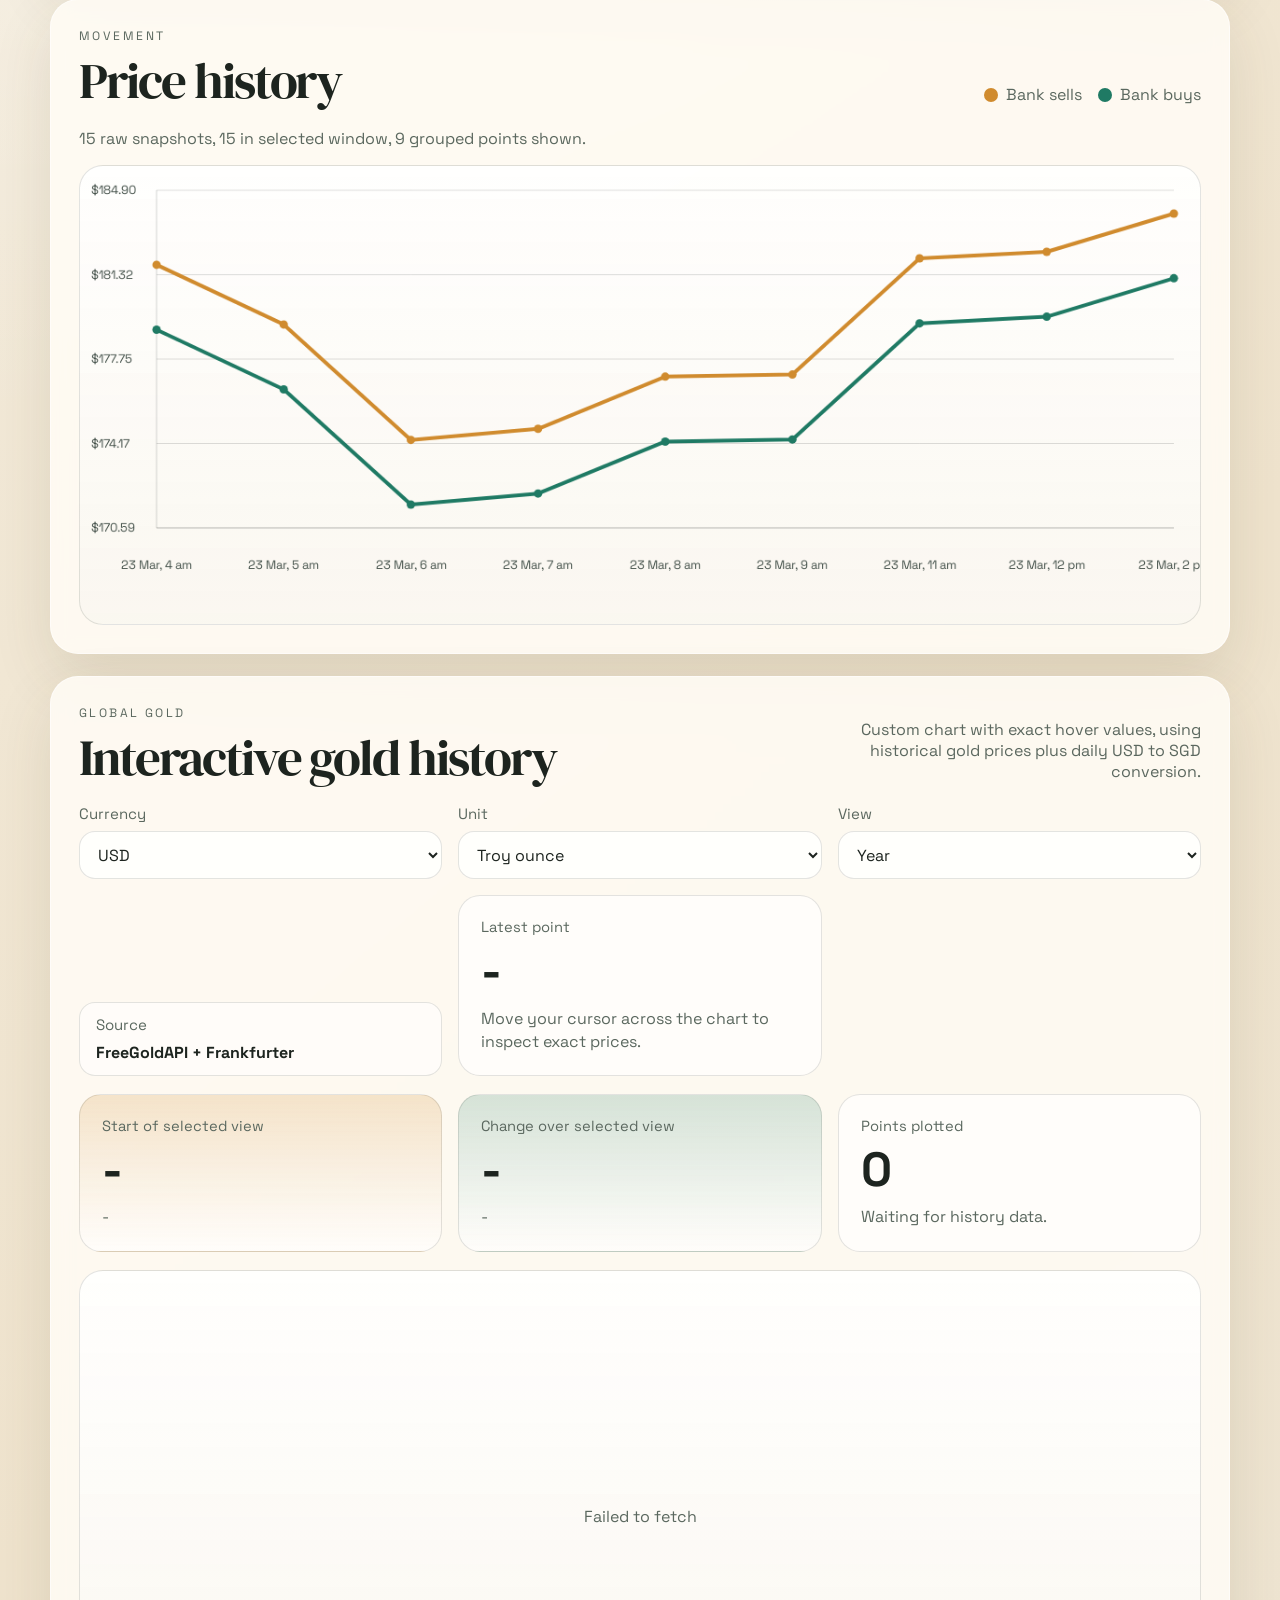
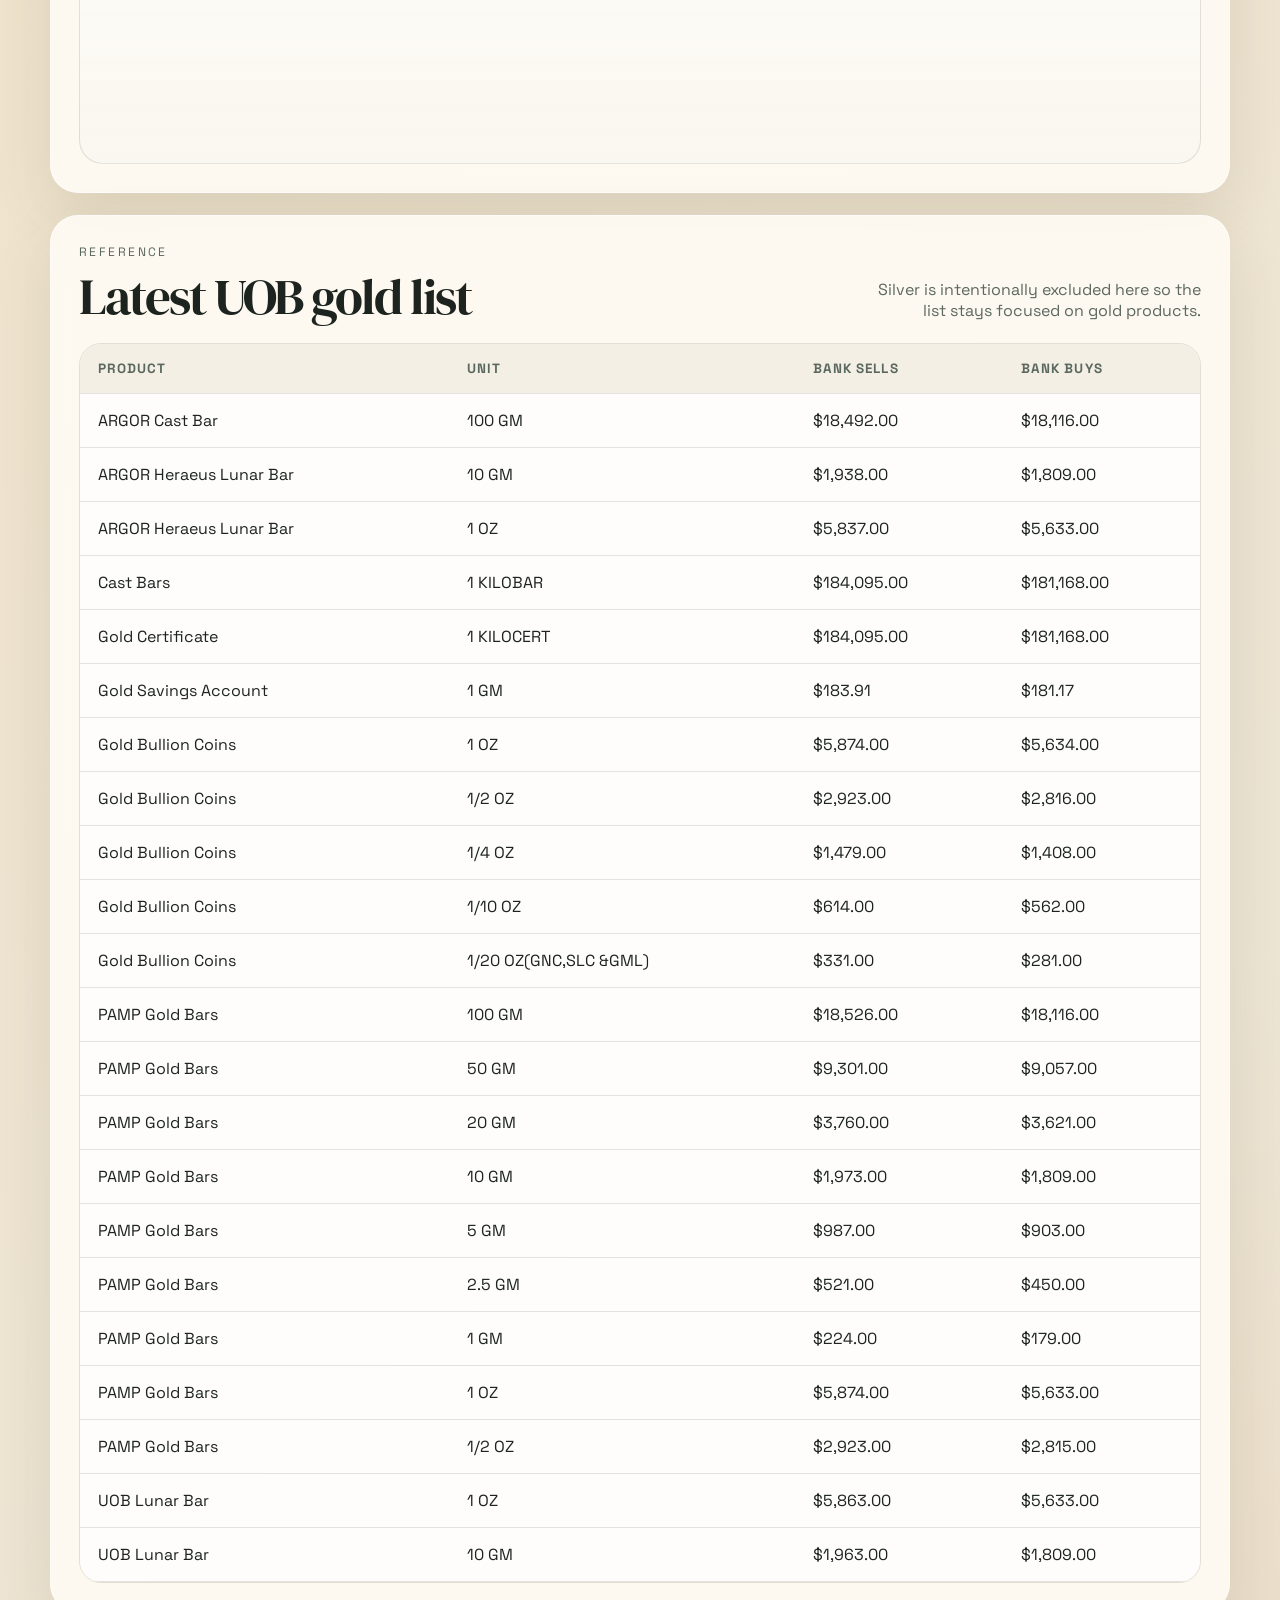
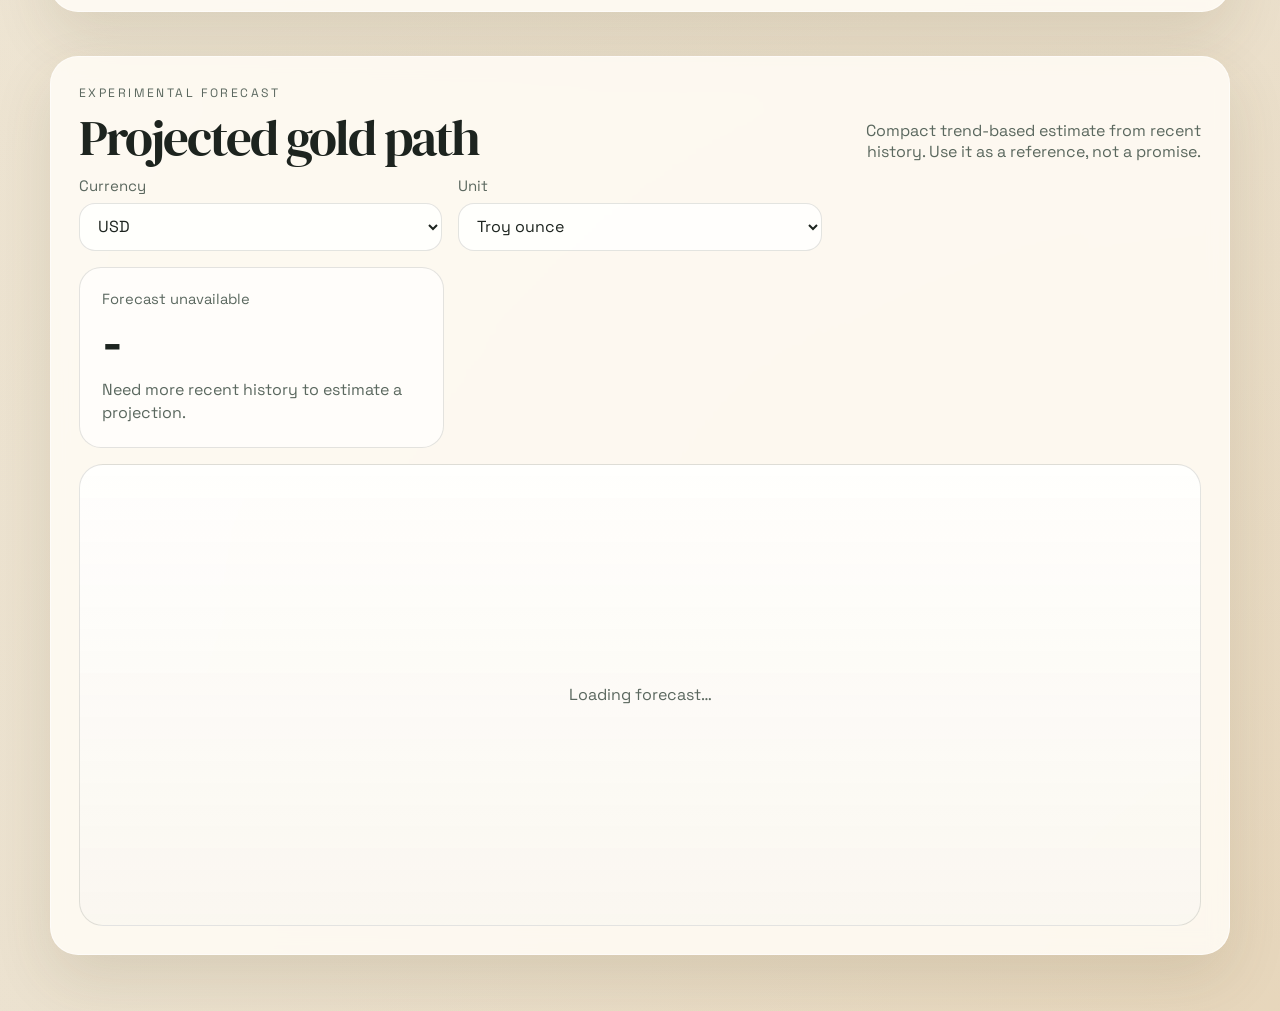
==== commit 4ca0fa71: "Add forecast currency and unit controls" ====
--- a/index.html
+++ b/index.html
@@ -283,6 +283,23 @@
           </div>
           <p class="table-note">Compact trend-based estimate from recent history. Use it as a reference, not a promise.</p>
         </div>
+        <div class="controls-grid forecast-controls">
+          <label class="control">
+            <span>Currency</span>
+            <select id="forecastCurrencySelect">
+              <option value="USD" selected>USD</option>
+              <option value="SGD">SGD</option>
+            </select>
+          </label>
+          <label class="control">
+            <span>Unit</span>
+            <select id="forecastUnitSelect">
+              <option value="ozt" selected>Troy ounce</option>
+              <option value="gram">Gram</option>
+              <option value="kg">Kilogram</option>
+            </select>
+          </label>
+        </div>
         <div class="forecast-grid" id="forecastCards">
           <article class="price-card history compact-card">
             <span class="price-label">Forecast</span>
--- a/styles.css
+++ b/styles.css
@@ -373,6 +373,10 @@
   margin-bottom: 16px;
 }
 
+.forecast-controls {
+  margin-bottom: 16px;
+}
+
 .forecast-chart-wrap {
   min-height: 280px;
 }
